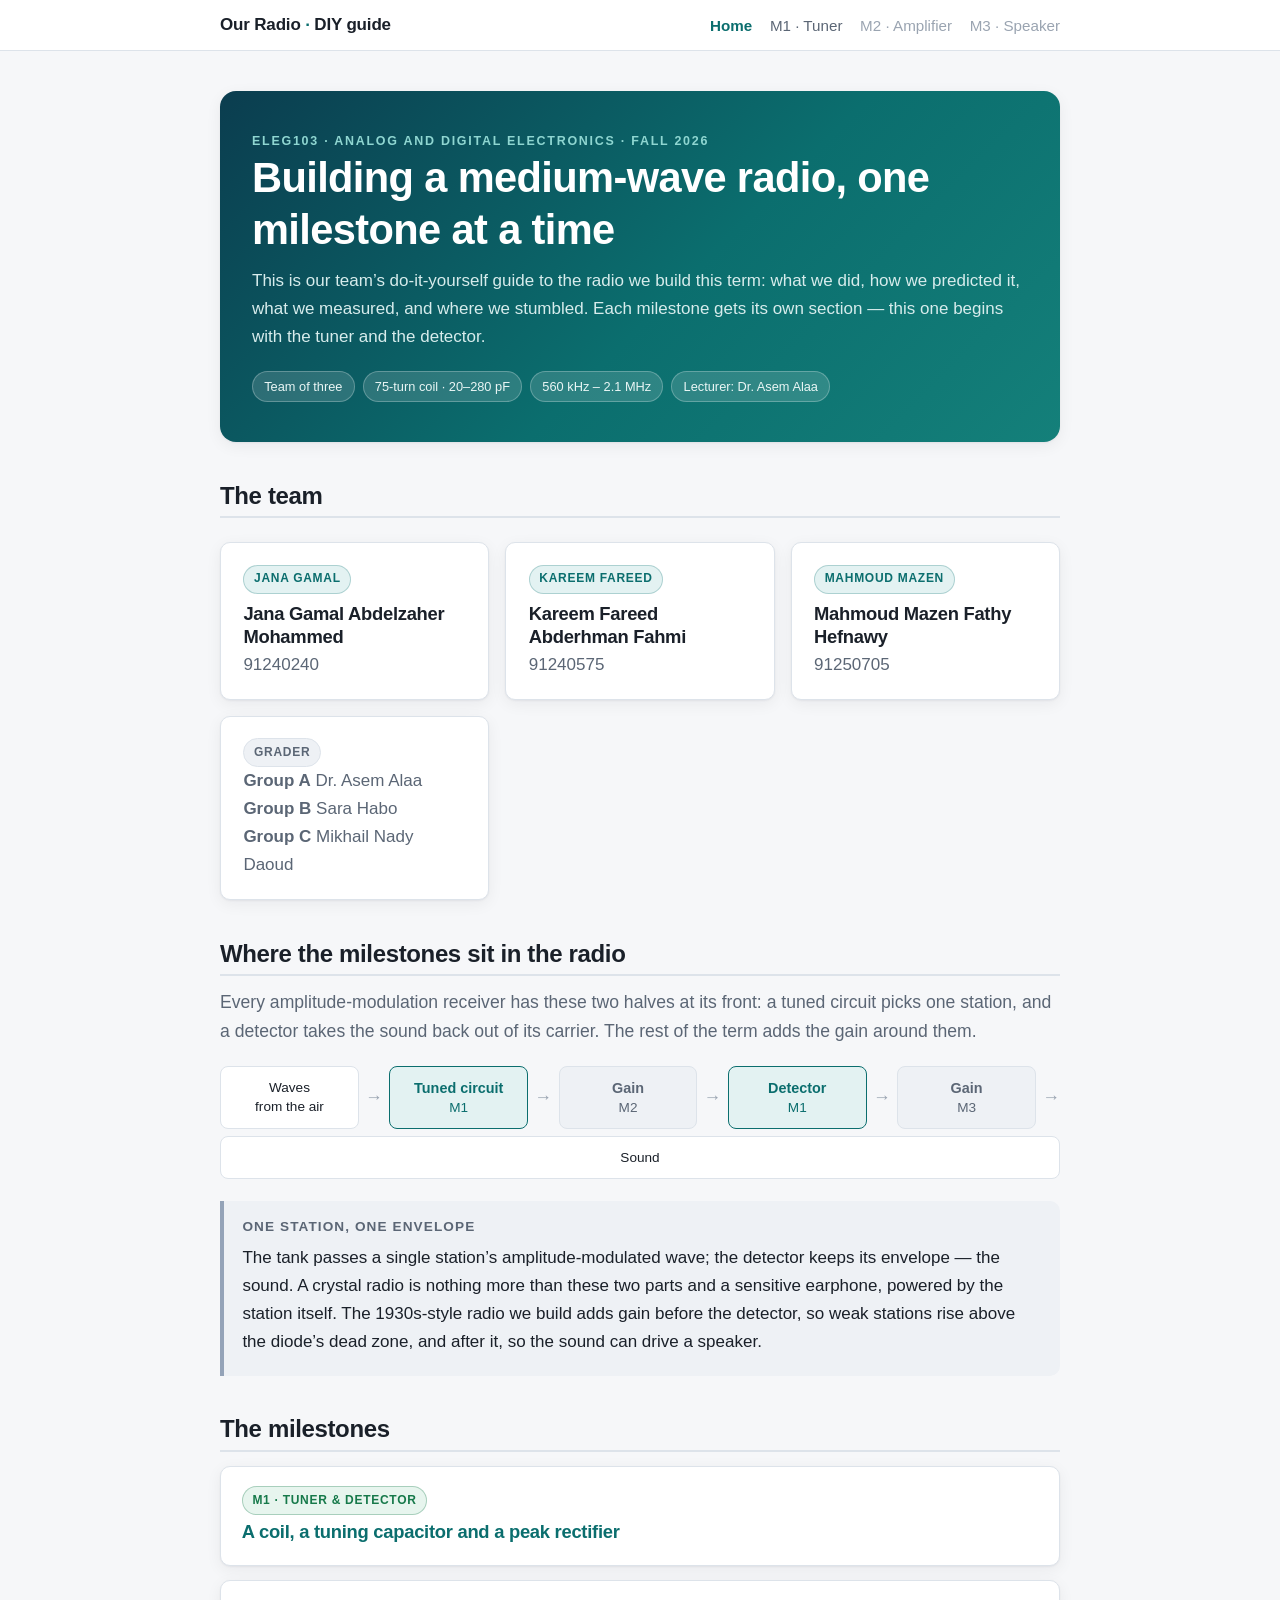
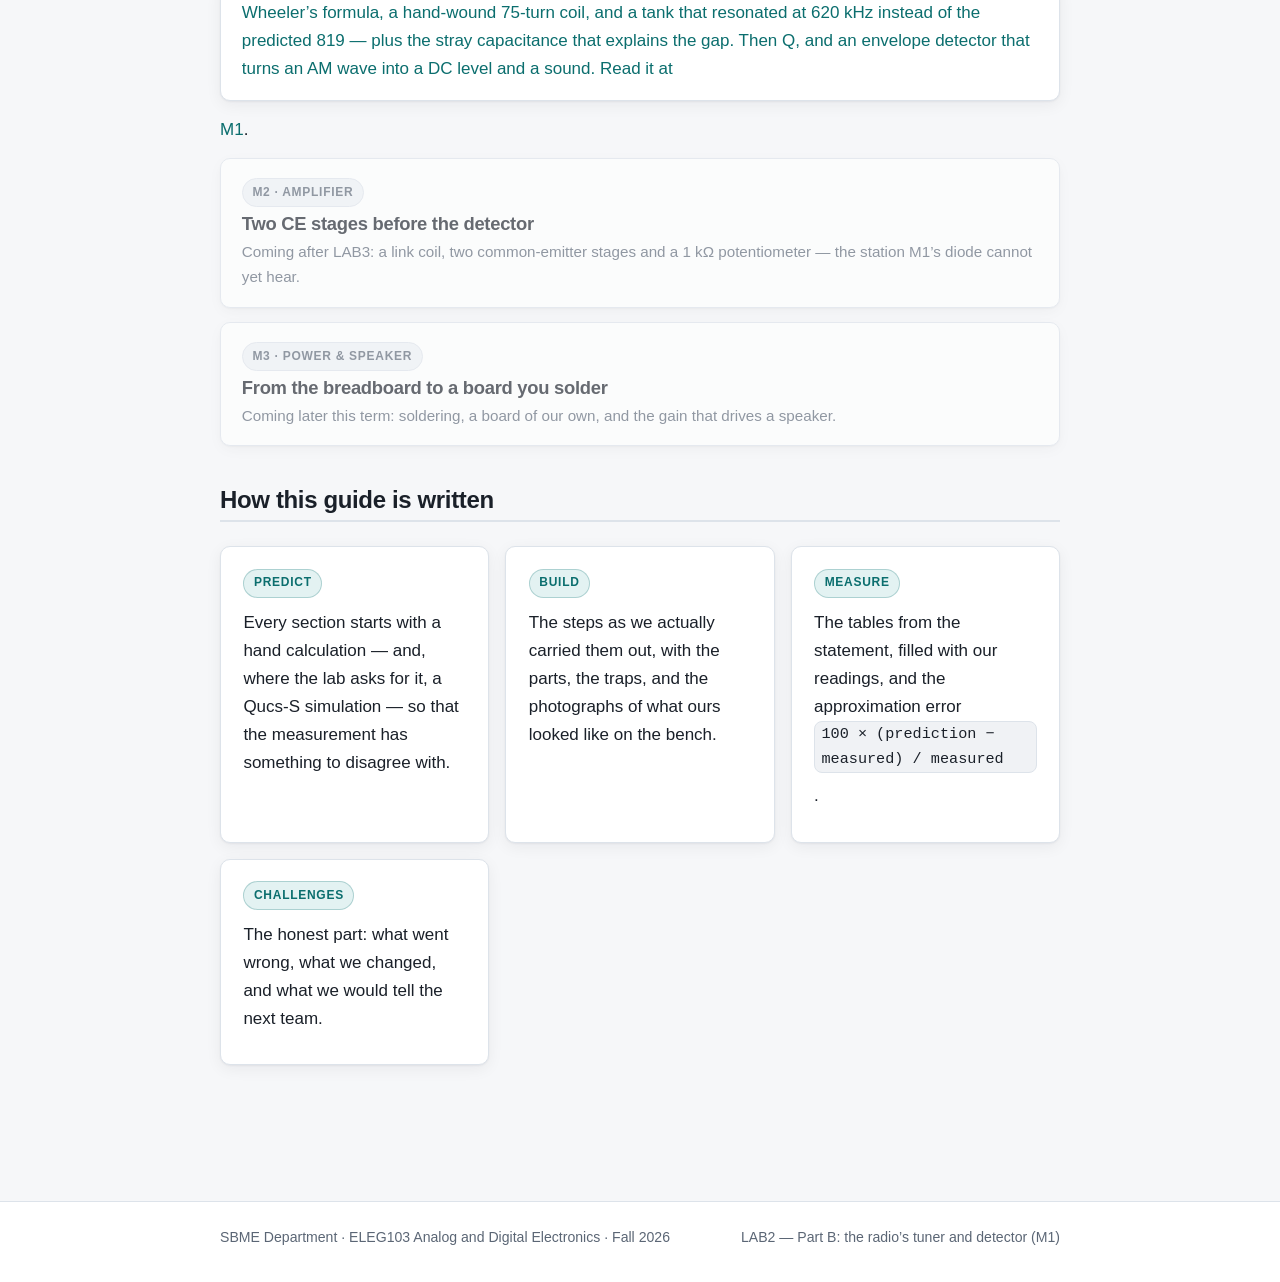
==== index.html @ 6dbe4861 "M1: the radio's tuner and detector" ====
<!DOCTYPE html>
<html lang="en">
<head>
<meta charset="utf-8">
<meta name="viewport" content="width=device-width, initial-scale=1">
<title>Our Medium-Wave Radio — a DIY guide · ELEG103</title>
<meta name="description" content="A do-it-yourself guide to building a medium-wave AM radio, one milestone at a time. ELEG103 Analog and Digital Electronics, Fall 2026, Cairo University.">
<link rel="stylesheet" href="css/style.css">
<link rel="icon" type="image/svg+xml" href="favicon.svg">
</head>
<body>

<nav class="nav">
  <div class="nav__inner">
    <a class="nav__brand" href="index.html">Our Radio <span>·</span> DIY guide</a>
    <div class="nav__links">
      <a href="index.html" class="is-active">Home</a>
      <a href="m1.html">M1 · Tuner</a>
      <a href="#" class="is-disabled" title="Comes in LAB3">M2 · Amplifier</a>
      <a href="#" class="is-disabled" title="Later this term">M3 · Speaker</a>
    </div>
  </div>
</nav>

<main class="wrap">

  <!-- ================= HERO ================= -->
  <header class="hero">
    <div class="hero__kicker">ELEG103 · Analog and Digital Electronics · Fall 2026</div>
    <h1>Building a medium-wave radio, one milestone at a time</h1>
    <p>
      This is our team’s do-it-yourself guide to the radio we build this term:
      what we did, how we predicted it, what we measured, and where we stumbled.
      Each milestone gets its own section — this one begins with the tuner and the detector.
    </p>
    <div class="hero__meta">
      <span class="chip">Team of three</span>
      <span class="chip">75-turn coil · 20–280 pF</span>
      <span class="chip">560 kHz – 2.1 MHz</span>
      <span class="chip">Lecturer: Dr. Asem Alaa</span>
    </div>
  </header>

  <!-- ================= TEAM ================= -->
  <h2>The team</h2>
  <div class="grid grid--2">
    <div class="card">
      <span class="badge">Jana Gamal</span>
      <h3 style="margin:.5rem 0 .2rem">Jana Gamal Abdelzaher Mohammed</h3>
      <p class="num" style="margin:0;color:var(--muted)">91240240</p>
    </div>
    <div class="card">
      <span class="badge">Kareem Fareed</span>
      <h3 style="margin:.5rem 0 .2rem">Kareem Fareed Abderhman Fahmi</h3>
      <p class="num" style="margin:0;color:var(--muted)">91240575</p>
    </div>
    <div class="card">
      <span class="badge">Mahmoud Mazen</span>
      <h3 style="margin:.5rem 0 .2rem">Mahmoud Mazen Fathy Hefnawy</h3>
      <p class="num" style="margin:0;color:var(--muted)">91250705</p>
    </div>
    <div class="card">
      <span class="badge badge--soon">Grader</span>
      <p style="margin:0;color:var(--muted)">
        <b>Group A</b> Dr. Asem Alaa<br>
        <b>Group B</b> Sara Habo<br>
        <b>Group C</b> Mikhail Nady Daoud
      </p>
    </div>
  </div>

  <!-- ================= PIPELINE ================= -->
  <h2>Where the milestones sit in the radio</h2>
  <p class="lead">
    Every amplitude-modulation receiver has these two halves at its front:
    a tuned circuit picks one station, and a detector takes the sound back out of its carrier.
    The rest of the term adds the gain around them.
  </p>

  <div class="pipeline">
    <div class="pipeline__item">Waves<br>from the air</div>
    <div class="pipeline__arrow">→</div>
    <div class="pipeline__item is-now"><strong>Tuned circuit</strong>M1</div>
    <div class="pipeline__arrow">→</div>
    <div class="pipeline__item is-later"><strong>Gain</strong>M2</div>
    <div class="pipeline__arrow">→</div>
    <div class="pipeline__item is-now"><strong>Detector</strong>M1</div>
    <div class="pipeline__arrow">→</div>
    <div class="pipeline__item is-later"><strong>Gain</strong>M3</div>
    <div class="pipeline__arrow">→</div>
    <div class="pipeline__item">Sound</div>
  </div>

  <div class="callout callout--muted">
    <div class="callout__title">One station, one envelope</div>
    <p>
      The tank passes a single station’s amplitude-modulated wave; the detector keeps its envelope —
      the sound. A crystal radio is nothing more than these two parts and a sensitive earphone,
      powered by the station itself. The 1930s-style radio we build adds gain before the detector,
      so weak stations rise above the diode’s dead zone, and after it, so the sound can drive a speaker.
    </p>
  </div>

  <!-- ================= MILESTONES ================= -->
  <h2>The milestones</h2>

  <a class="milestone" href="m1.html">
    <span class="badge badge--done">M1 · Tuner &amp; detector</span>
    <h3>A coil, a tuning capacitor and a peak rectifier</h3>
    <p>
      Wheeler’s formula, a hand-wound 75-turn coil, and a tank that resonated at 620 kHz instead of
      the predicted 819 — plus the stray capacitance that explains the gap. Then Q, and an envelope
      detector that turns an AM wave into a DC level and a sound.
      Read it at <a href="m1.html">M1</a>.
    </p>
  </a>

  <div class="milestone is-locked">
    <span class="badge badge--soon">M2 · Amplifier</span>
    <h3>Two CE stages before the detector</h3>
    <p>Coming after LAB3: a link coil, two common-emitter stages and a 1 kΩ potentiometer —
       the station M1’s diode cannot yet hear.</p>
  </div>

  <div class="milestone is-locked">
    <span class="badge badge--soon">M3 · Power &amp; speaker</span>
    <h3>From the breadboard to a board you solder</h3>
    <p>Coming later this term: soldering, a board of our own, and the gain that drives a speaker.</p>
  </div>

  <!-- ================= HOW TO READ ================= -->
  <h2>How this guide is written</h2>
  <div class="grid grid--2">
    <div class="card">
      <span class="badge">Predict</span>
      <p>Every section starts with a hand calculation — and, where the lab asks for it, a Qucs-S
         simulation — so that the measurement has something to disagree with.</p>
    </div>
    <div class="card">
      <span class="badge">Build</span>
      <p>The steps as we actually carried them out, with the parts, the traps, and the photographs
         of what ours looked like on the bench.</p>
    </div>
    <div class="card">
      <span class="badge">Measure</span>
      <p>The tables from the statement, filled with our readings, and the approximation error
         <span class="eq" style="display:inline-block;padding:0 .4rem;margin:0">100 × (prediction − measured) / measured</span>.</p>
    </div>
    <div class="card">
      <span class="badge">Challenges</span>
      <p>The honest part: what went wrong, what we changed, and what we would tell the next team.</p>
    </div>
  </div>

</main>

<footer class="footer">
  <div class="footer__inner">
    <div>SBME Department · ELEG103 Analog and Digital Electronics · Fall 2026</div>
    <div>LAB2 — Part B: the radio’s tuner and detector (M1)</div>
  </div>
</footer>

</body>
</html>
---- css/style.css ----
/* ============================================================
   ELEG103 Radio Guide — style.css
   Hand-written, no frameworks. Static site for GitHub Pages.
   ============================================================ */

:root {
  /* palette */
  --bg: #f6f7f9;
  --surface: #ffffff;
  --surface-2: #eef1f5;
  --text: #1a2029;
  --muted: #5b6675;
  --border: #dde3ea;
  --accent: #0b6e6e;        /* teal — the radio */
  --accent-soft: #e3f2f2;
  --accent-2: #b45309;      /* amber — predictions / warnings */
  --accent-2-soft: #fdf3e7;
  --good: #16794a;
  --good-soft: #e7f5ee;
  --code-bg: #f0f2f5;

  /* layout */
  --maxw: 880px;
  --radius: 10px;
  --shadow: 0 1px 2px rgba(16, 24, 40, 0.05), 0 4px 16px rgba(16, 24, 40, 0.06);
}

* { box-sizing: border-box; }

html { scroll-behavior: smooth; }

body {
  margin: 0;
  background: var(--bg);
  color: var(--text);
  font-family: -apple-system, BlinkMacSystemFont, "Segoe UI", Roboto,
               "Helvetica Neue", Arial, sans-serif;
  font-size: 17px;
  line-height: 1.65;
  -webkit-font-smoothing: antialiased;
}

img, svg { max-width: 100%; height: auto; }

a { color: var(--accent); text-decoration: none; }
a:hover { text-decoration: underline; }

/* ---------- navigation ---------- */
.nav {
  position: sticky;
  top: 0;
  z-index: 50;
  background: rgba(255, 255, 255, 0.92);
  backdrop-filter: saturate(180%) blur(8px);
  border-bottom: 1px solid var(--border);
}
.nav__inner {
  max-width: var(--maxw);
  margin: 0 auto;
  padding: 0.7rem 1.25rem;
  display: flex;
  align-items: center;
  gap: 1.25rem;
}
.nav__brand {
  font-weight: 700;
  letter-spacing: -0.01em;
  color: var(--text);
}
.nav__brand span { color: var(--accent); }
.nav__links {
  display: flex;
  gap: 1.1rem;
  margin-left: auto;
  font-size: 0.95rem;
}
.nav__links a { color: var(--muted); }
.nav__links a:hover { color: var(--accent); text-decoration: none; }
.nav__links a.is-active { color: var(--accent); font-weight: 600; }
.nav__links a.is-disabled {
  color: #9aa4b1;
  pointer-events: none;
  cursor: default;
}

/* ---------- layout ---------- */
.wrap {
  max-width: var(--maxw);
  margin: 0 auto;
  padding: 2.5rem 1.25rem 4rem;
}

/* ---------- typography ---------- */
h1, h2, h3, h4 {
  line-height: 1.25;
  letter-spacing: -0.015em;
  margin: 2.4rem 0 0.7rem;
}
h1 { font-size: clamp(1.9rem, 4vw, 2.6rem); margin-top: 0.5rem; }
h2 {
  font-size: 1.5rem;
  padding-bottom: 0.35rem;
  border-bottom: 2px solid var(--border);
}
h3 { font-size: 1.15rem; }
p { margin: 0.7rem 0; }
.lead { font-size: 1.1rem; color: var(--muted); }

/* ---------- hero (home) ---------- */
.hero {
  background: linear-gradient(135deg, #0b3d4f 0%, #0b6e6e 55%, #14807a 100%);
  color: #fff;
  border-radius: 16px;
  padding: 2.5rem 2rem;
  box-shadow: var(--shadow);
  position: relative;
  overflow: hidden;
}
.hero h1 { color: #fff; margin-top: 0; }
.hero p { color: #d7ecec; }
.hero__kicker {
  text-transform: uppercase;
  letter-spacing: 0.14em;
  font-size: 0.78rem;
  font-weight: 700;
  color: #8fd6d1;
}
.hero__meta {
  display: flex;
  flex-wrap: wrap;
  gap: 0.5rem;
  margin-top: 1.25rem;
}
.chip {
  background: rgba(255, 255, 255, 0.14);
  border: 1px solid rgba(255, 255, 255, 0.25);
  color: #eaf6f5;
  font-size: 0.8rem;
  padding: 0.25rem 0.7rem;
  border-radius: 999px;
}

/* ---------- cards ---------- */
.card {
  background: var(--surface);
  border: 1px solid var(--border);
  border-radius: var(--radius);
  padding: 1.25rem 1.4rem;
  box-shadow: var(--shadow);
}
.grid {
  display: grid;
  gap: 1rem;
  margin: 1.5rem 0;
}
.grid--2 { grid-template-columns: repeat(auto-fit, minmax(260px, 1fr)); }

/* ---------- callouts ---------- */
.callout {
  border-left: 4px solid var(--accent);
  background: var(--accent-soft);
  border-radius: 0 var(--radius) var(--radius) 0;
  padding: 0.9rem 1.15rem;
  margin: 1.4rem 0;
}
.callout p { margin: 0.35rem 0; }
.callout__title {
  font-weight: 700;
  color: var(--accent);
  font-size: 0.85rem;
  text-transform: uppercase;
  letter-spacing: 0.08em;
}
.callout--predict {
  border-left-color: var(--accent-2);
  background: var(--accent-2-soft);
}
.callout--predict .callout__title { color: var(--accent-2); }
.callout--good {
  border-left-color: var(--good);
  background: var(--good-soft);
}
.callout--good .callout__title { color: var(--good); }
.callout--muted {
  border-left-color: #94a3b8;
  background: var(--surface-2);
}
.callout--muted .callout__title { color: var(--muted); }

/* ---------- badges & tags ---------- */
.badge {
  display: inline-block;
  font-size: 0.75rem;
  font-weight: 700;
  letter-spacing: 0.06em;
  text-transform: uppercase;
  padding: 0.22rem 0.6rem;
  border-radius: 999px;
  background: var(--accent-soft);
  color: var(--accent);
  border: 1px solid rgba(11, 110, 110, 0.25);
}
.badge--soon { background: var(--surface-2); color: var(--muted); border-color: var(--border); }
.badge--done { background: var(--good-soft); color: var(--good); border-color: rgba(22,121,74,.3); }

/* ---------- tables ---------- */
.table-wrap { overflow-x: auto; margin: 1.25rem 0; }
table {
  width: 100%;
  border-collapse: collapse;
  background: var(--surface);
  font-size: 0.95rem;
  border: 1px solid var(--border);
  border-radius: var(--radius);
  overflow: hidden;
}
caption {
  caption-side: top;
  text-align: left;
  font-size: 0.88rem;
  color: var(--muted);
  padding-bottom: 0.5rem;
}
th, td {
  padding: 0.6rem 0.8rem;
  border-bottom: 1px solid var(--border);
  text-align: left;
  vertical-align: top;
}
thead th {
  background: var(--surface-2);
  font-size: 0.82rem;
  text-transform: uppercase;
  letter-spacing: 0.05em;
  color: var(--muted);
}
tbody tr:last-child td { border-bottom: none; }
tbody tr:nth-child(even) { background: #fafbfc; }
td.num, th.num { font-variant-numeric: tabular-nums; }
.todo { color: #a0aab6; font-style: italic; }
tbody.is-pred td { color: var(--muted); font-style: italic; }
tr.is-est td { color: var(--accent-2); font-style: italic; }

/* ---------- steps ---------- */
ol.steps, ul.plain { padding-left: 1.2rem; }
ol.steps > li { margin: 0.7rem 0; }
ol.steps > li::marker { font-weight: 700; color: var(--accent); }

/* ---------- figures ---------- */
figure {
  margin: 1.5rem 0;
  background: var(--surface);
  border: 1px solid var(--border);
  border-radius: var(--radius);
  padding: 1rem;
  box-shadow: var(--shadow);
}
figure svg { display: block; margin: 0 auto; }
figcaption {
  font-size: 0.88rem;
  color: var(--muted);
  margin-top: 0.6rem;
  text-align: center;
}
figure img {
  display: block;
  width: 100%;
  border-radius: 8px;
  border: 1px solid var(--border);
  background: var(--surface-2);
}
figure.fig--narrow {
  max-width: 560px;
  margin-left: auto;
  margin-right: auto;
}
.img-placeholder {
  background: repeating-linear-gradient(45deg, #eef1f5, #eef1f5 12px, #e7ebf0 12px, #e7ebf0 24px);
  border: 1px dashed #b9c2cd;
  border-radius: 8px;
  min-height: 160px;
  display: flex;
  align-items: center;
  justify-content: center;
  color: var(--muted);
  font-size: 0.9rem;
  text-align: center;
  padding: 1rem;
}

/* ---------- pipeline figure (home + m1) ---------- */
.pipeline {
  display: flex;
  flex-wrap: wrap;
  align-items: stretch;
  gap: 0.4rem;
  margin: 1.25rem 0;
}
.pipeline__item {
  flex: 1 1 130px;
  background: var(--surface);
  border: 1px solid var(--border);
  border-radius: 8px;
  padding: 0.7rem 0.6rem;
  text-align: center;
  font-size: 0.85rem;
  line-height: 1.4;
}
.pipeline__item strong { display: block; font-size: 0.9rem; }
.pipeline__item.is-now {
  border-color: var(--accent);
  background: var(--accent-soft);
  color: var(--accent);
}
.pipeline__item.is-later { color: var(--muted); background: var(--surface-2); }
.pipeline__arrow {
  align-self: center;
  color: #9aa4b1;
  font-size: 1.1rem;
}

/* ---------- equations ---------- */
.eq {
  background: var(--code-bg);
  border: 1px solid var(--border);
  border-radius: 8px;
  padding: 0.75rem 1rem;
  font-family: "SFMono-Regular", Consolas, "Liberation Mono", Menlo, monospace;
  font-size: 0.95rem;
  overflow-x: auto;
  margin: 0.8rem 0;
}
.eq b { color: var(--accent); font-weight: 700; }

/* ---------- milestone list (home) ---------- */
.milestone {
  display: block;
  background: var(--surface);
  border: 1px solid var(--border);
  border-radius: var(--radius);
  padding: 1.1rem 1.3rem;
  margin: 0.9rem 0;
  box-shadow: var(--shadow);
  transition: transform 0.12s ease, border-color 0.12s ease;
}
a.milestone:hover {
  text-decoration: none;
  transform: translateY(-2px);
  border-color: var(--accent);
}
.milestone h3 { margin: 0.3rem 0 0.25rem; }
.milestone p { margin: 0; color: var(--muted); font-size: 0.95rem; }
.milestone.is-locked { opacity: 0.65; }

/* ---------- page header ---------- */
.page-head { margin-bottom: 1.5rem; }
.page-head .lead { margin-top: 0.4rem; }
.meta-row {
  display: flex;
  flex-wrap: wrap;
  gap: 1.2rem;
  font-size: 0.88rem;
  color: var(--muted);
  margin-top: 0.9rem;
  padding-top: 0.9rem;
  border-top: 1px dashed var(--border);
}
.meta-row b { color: var(--text); font-weight: 600; }

/* ---------- footer ---------- */
.footer {
  border-top: 1px solid var(--border);
  background: var(--surface);
  margin-top: 3rem;
}
.footer__inner {
  max-width: var(--maxw);
  margin: 0 auto;
  padding: 1.5rem 1.25rem 2rem;
  font-size: 0.88rem;
  color: var(--muted);
  display: flex;
  flex-wrap: wrap;
  gap: 0.75rem 2rem;
  justify-content: space-between;
}

/* ---------- simulation widget ---------- */
.sim {
  background: var(--surface);
  border: 1px solid var(--border);
  border-radius: var(--radius);
  box-shadow: var(--shadow);
  padding: 1.3rem 1.4rem;
  margin: 1.5rem 0;
}
.sim__head {
  display: flex;
  flex-wrap: wrap;
  gap: 0.5rem 1rem;
  align-items: baseline;
  justify-content: space-between;
  margin-bottom: 1rem;
}
.sim__head h3 { margin: 0; }
.sim__controls {
  display: grid;
  grid-template-columns: repeat(auto-fit, minmax(215px, 1fr));
  gap: 0.9rem 1.6rem;
  margin-bottom: 1.1rem;
}
.ctrl { display: block; }
.ctrl__label {
  display: flex;
  justify-content: space-between;
  align-items: baseline;
  font-size: 0.88rem;
  font-weight: 600;
  color: var(--muted);
}
.ctrl__label output {
  color: var(--accent);
  font-weight: 700;
  font-variant-numeric: tabular-nums;
  font-size: 0.95rem;
}
input[type="range"] {
  display: block;
  width: 100%;
  margin-top: 0.4rem;
  accent-color: var(--accent);
  cursor: pointer;
}
.sim__plot { margin: 0.4rem 0 0.2rem; }
.sim__plot svg { width: 100%; height: auto; display: block; }
.sim-tick { font-size: 12px; fill: #5b6675; font-family: inherit; }
.sim-note  { font-size: 12px; font-family: inherit; }
.sim-axis  { font-size: 13px; fill: #1a2029; font-family: inherit; }
.sim__readout {
  display: grid;
  grid-template-columns: repeat(auto-fit, minmax(135px, 1fr));
  gap: 0.55rem;
  margin-top: 0.9rem;
}
.stat {
  background: var(--surface-2);
  border: 1px solid var(--border);
  border-radius: 8px;
  padding: 0.5rem 0.7rem;
}
.stat b {
  display: block;
  font-size: 0.7rem;
  text-transform: uppercase;
  letter-spacing: 0.06em;
  color: var(--muted);
  font-weight: 700;
}
.stat span {
  font-size: 1.02rem;
  font-weight: 700;
  font-variant-numeric: tabular-nums;
}
.stat--hero { background: var(--accent-soft); border-color: rgba(11, 110, 110, 0.3); }
.stat--hero span { color: var(--accent); font-size: 1.2rem; }
.sim__foot {
  display: flex;
  flex-wrap: wrap;
  gap: 0.7rem 1rem;
  align-items: center;
  margin-top: 0.95rem;
  font-size: 0.88rem;
  color: var(--muted);
}
.verdict.ok  { color: var(--good); font-weight: 600; }
.verdict.no  { color: var(--accent-2); font-weight: 600; }
button.ghost {
  background: transparent;
  border: 1px solid var(--border);
  border-radius: 8px;
  padding: 0.35rem 0.9rem;
  font: inherit;
  font-size: 0.85rem;
  color: var(--text);
  cursor: pointer;
}
button.ghost:hover { border-color: var(--accent); color: var(--accent); }

/* ---------- bench view (Tinkercad-style) ---------- */
.sim__bench {
  background: #fff;
  border: 1px solid var(--border);
  border-radius: 8px;
  padding: 0.5rem;
  margin: 0.3rem 0 0;
}
.sim__bench svg { width: 100%; height: auto; display: block; }
.sim__caption {
  font-size: 0.86rem;
  color: var(--muted);
  text-align: center;
  margin: 0.6rem 0 1.3rem;
}
.sig {
  stroke-dasharray: 9 7;
  animation: sigflow 1.1s linear infinite;
}
@keyframes sigflow { to { stroke-dashoffset: -32; } }
@media (prefers-reduced-motion: reduce) {
  .sig { animation: none; }
}

/* ---------- responsive ---------- */
@media (max-width: 620px) {
  body { font-size: 16px; }
  .wrap { padding-top: 1.75rem; }
  .hero { padding: 1.75rem 1.25rem; border-radius: 12px; }
  .nav__links { gap: 0.8rem; font-size: 0.88rem; }
  .pipeline__arrow { display: none; }
}

/* ---------- print ---------- */
@media print {
  .nav, .footer { display: none; }
  body { background: #fff; font-size: 11pt; }
  .card, figure, table { box-shadow: none; }
  a { color: #000; }
}
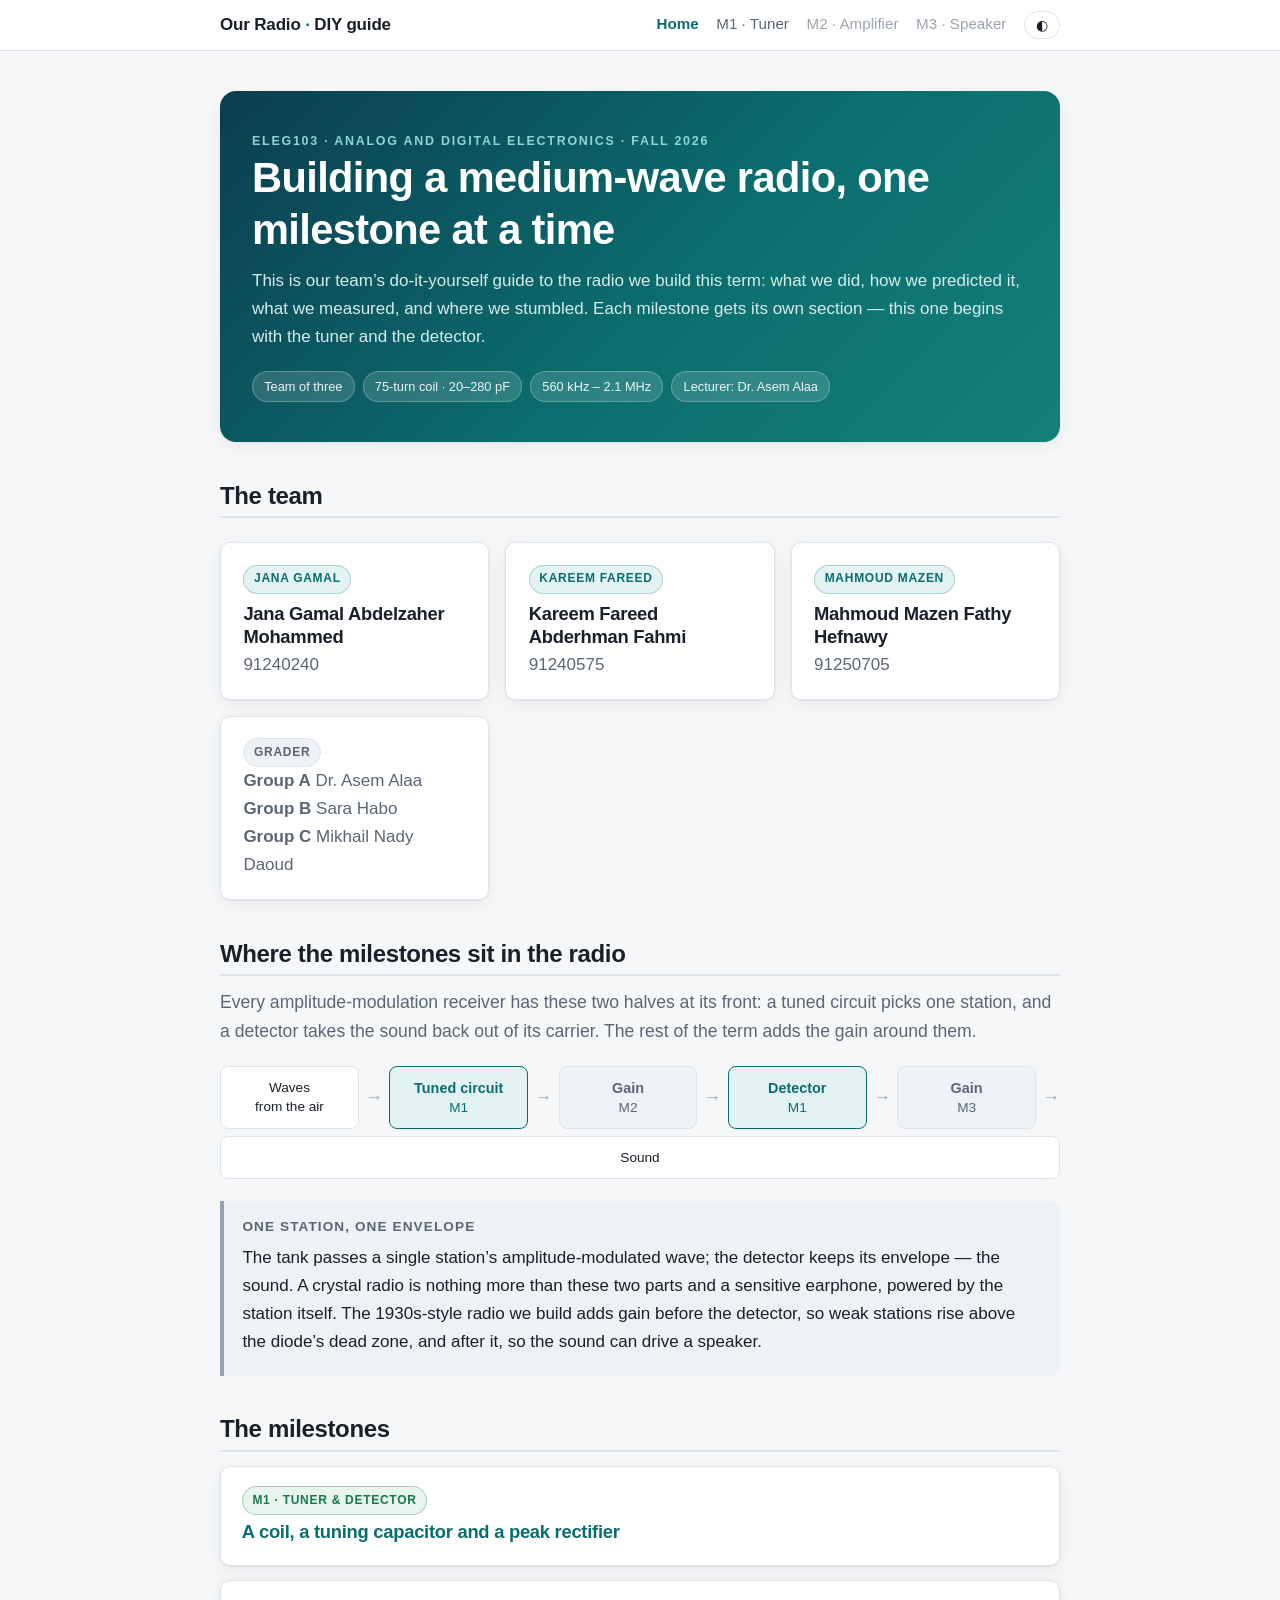
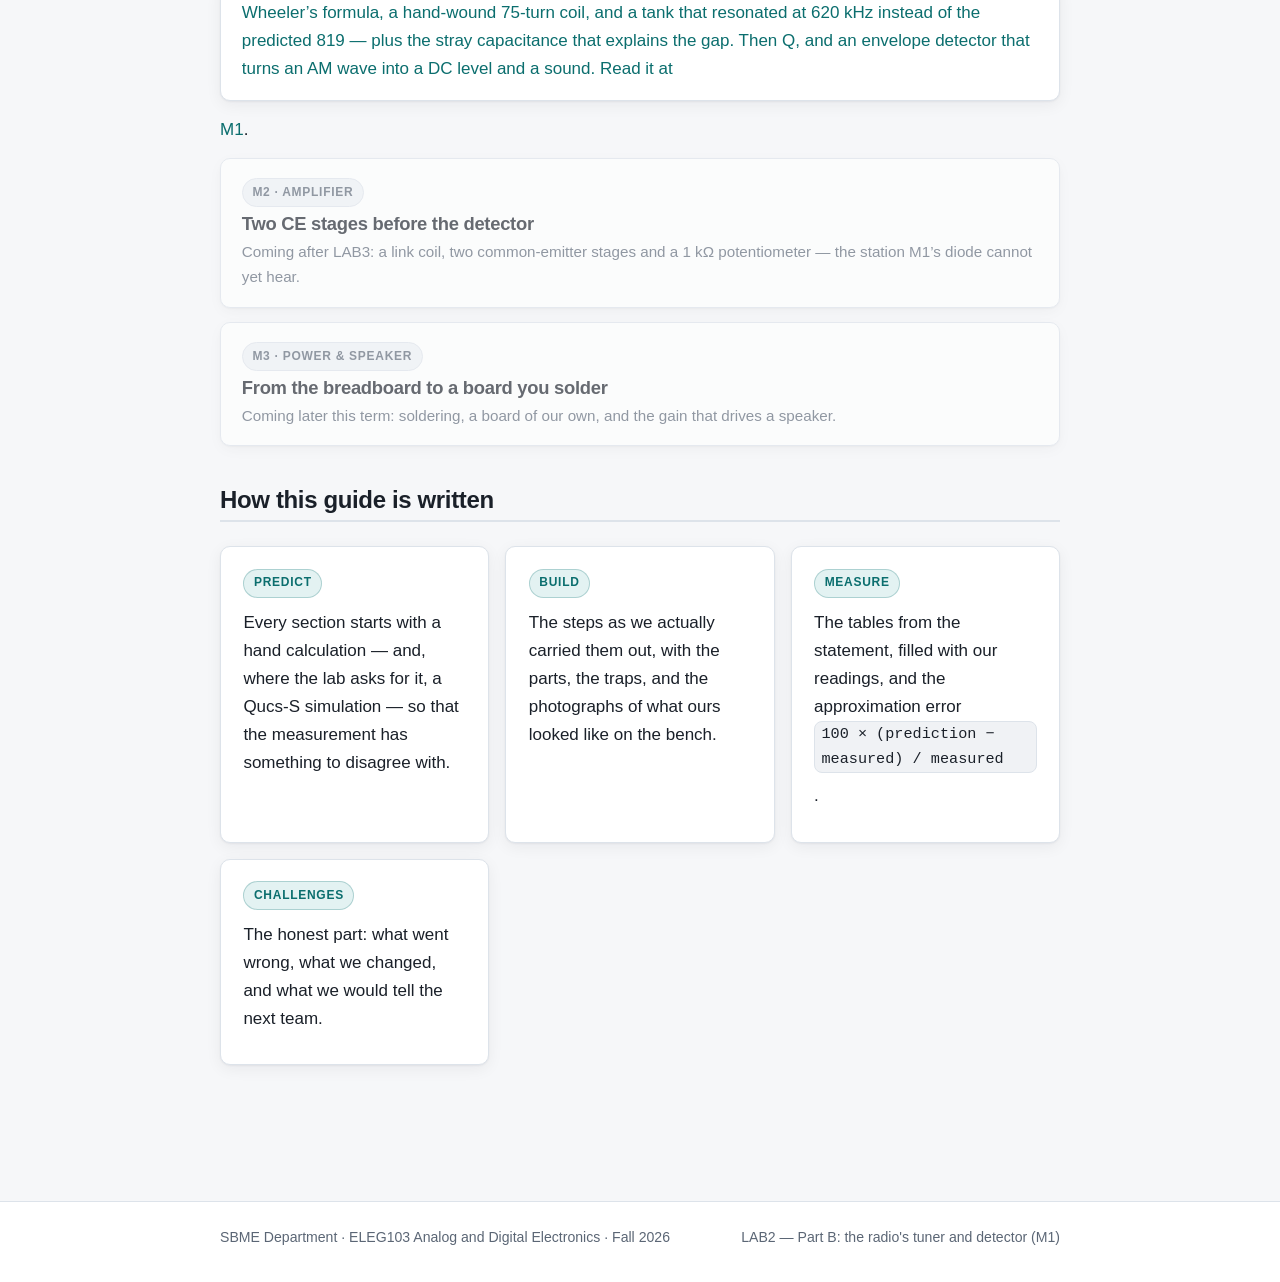
==== commit 0c7b1631: "Tier2: dark/light theme, mobile polish, print PDF, preloading" ====
--- a/index.html
+++ b/index.html
@@ -3,12 +3,20 @@
 <head>
 <meta charset="utf-8">
 <meta name="viewport" content="width=device-width, initial-scale=1">
+<meta name="color-scheme" content="light dark">
 <title>Our Medium-Wave Radio — a DIY guide · ELEG103</title>
 <meta name="description" content="A do-it-yourself guide to building a medium-wave AM radio, one milestone at a time. ELEG103 Analog and Digital Electronics, Fall 2026, Cairo University.">
+<meta property="og:title" content="Our Medium-Wave Radio — a DIY guide · ELEG103">
+<meta property="og:description" content="A 75-turn coil, a tuning capacitor and a 1N60P detector — predictions, build steps, measurements and challenges.">
+<meta property="og:type" content="website">
+<meta property="og:url" content="https://mahmoudmazen0.github.io/radio-guide/">
 <link rel="stylesheet" href="css/style.css">
 <link rel="icon" type="image/svg+xml" href="favicon.svg">
+<link rel="preload" as="style" href="css/style.css">
 </head>
 <body>
+
+<div class="progress" id="progress" aria-hidden="true"></div>
 
 <nav class="nav">
   <div class="nav__inner">
@@ -18,6 +26,7 @@
       <a href="m1.html">M1 · Tuner</a>
       <a href="#" class="is-disabled" title="Comes in LAB3">M2 · Amplifier</a>
       <a href="#" class="is-disabled" title="Later this term">M3 · Speaker</a>
+      <button type="button" class="theme-toggle" onclick="window.__toggleTheme&&window.__toggleTheme()" aria-label="Toggle theme">◐</button>
     </div>
   </div>
 </nav>
@@ -157,9 +166,10 @@
 <footer class="footer">
   <div class="footer__inner">
     <div>SBME Department · ELEG103 Analog and Digital Electronics · Fall 2026</div>
-    <div>LAB2 — Part B: the radio’s tuner and detector (M1)</div>
+    <div>LAB2 — Part B: the radio's tuner and detector (M1)</div>
   </div>
 </footer>
 
+<script src="js/theme.js" defer></script>
 </body>
 </html>
--- a/css/style.css
+++ b/css/style.css
@@ -4,6 +4,7 @@
    ============================================================ */
 
 :root {
+  color-scheme: light;
   /* palette */
   --bg: #f6f7f9;
   --surface: #ffffff;
@@ -24,6 +25,23 @@
   --radius: 10px;
   --shadow: 0 1px 2px rgba(16, 24, 40, 0.05), 0 4px 16px rgba(16, 24, 40, 0.06);
 }
+[data-theme="dark"] {
+  color-scheme: dark;
+  --bg: #0f141b;
+  --surface: #171e27;
+  --surface-2: #1f2935;
+  --text: #e6ebf2;
+  --muted: #9aa7b8;
+  --border: #2a3644;
+  --accent: #3dbfb8;
+  --accent-soft: #173a39;
+  --accent-2: #f0a04b;
+  --accent-2-soft: #3d2b17;
+  --good: #4ade80;
+  --good-soft: #173621;
+  --code-bg: #1f2935;
+  --shadow: 0 1px 2px rgba(0,0,0,0.4), 0 4px 16px rgba(0,0,0,0.4);
+}
 
 * { box-sizing: border-box; }
 
@@ -82,6 +100,50 @@
   pointer-events: none;
   cursor: default;
 }
+
+/* ---------- table of contents (scrollspy) ---------- */
+.progress {
+  position: fixed;
+  top: 0;
+  left: 0;
+  height: 3px;
+  width: 0;
+  background: linear-gradient(90deg, var(--accent), #34a37f);
+  z-index: 60;
+  transition: width 60ms linear;
+}
+.toc {
+  display: flex;
+  gap: 0.35rem;
+  overflow-x: auto;
+  -webkit-overflow-scrolling: touch;
+  margin: 1.25rem 0 0;
+  padding: 0.6rem 0.7rem;
+  background: var(--surface);
+  border: 1px solid var(--border);
+  border-radius: var(--radius);
+  box-shadow: var(--shadow);
+  scrollbar-width: none;
+}
+.toc::-webkit-scrollbar { display: none; }
+.toc a {
+  flex: 0 0 auto;
+  white-space: nowrap;
+  font-size: 0.85rem;
+  color: var(--muted);
+  padding: 0.35rem 0.75rem;
+  border-radius: 999px;
+  border: 1px solid transparent;
+  transition: background 0.15s ease, color 0.15s ease, border-color 0.15s ease;
+}
+.toc a:hover { color: var(--accent); text-decoration: none; }
+.toc a.is-current {
+  color: var(--accent);
+  background: var(--accent-soft);
+  border-color: rgba(11, 110, 110, 0.3);
+  font-weight: 600;
+}
+.toc__home { color: var(--muted); }
 
 /* ---------- layout ---------- */
 .wrap {
@@ -510,19 +572,62 @@
   .sig { animation: none; }
 }
 
-/* ---------- responsive ---------- */
+/* ---------- responsive (mobile-first refinements) ---------- */
 @media (max-width: 620px) {
-  body { font-size: 16px; }
-  .wrap { padding-top: 1.75rem; }
+  body { font-size: 16px; -webkit-text-size-adjust: 100%; }
+  .wrap { padding-top: 1.75rem; padding-inline: 1rem; }
   .hero { padding: 1.75rem 1.25rem; border-radius: 12px; }
+  .nav__inner { padding: 0.6rem 1rem; gap: 0.8rem; }
   .nav__links { gap: 0.8rem; font-size: 0.88rem; }
   .pipeline__arrow { display: none; }
-}
-
-/* ---------- print ---------- */
+  .toc { padding: 0.5rem 0.55rem; }
+  .toc a { font-size: 0.82rem; padding: 0.3rem 0.65rem; }
+  .grid--2 { grid-template-columns: 1fr; }
+  .table-wrap { -webkit-overflow-scrolling: touch; }
+  .sim__controls { grid-template-columns: 1fr; }
+  .sim__readout { grid-template-columns: repeat(2, 1fr); }
+  figure img { border-radius: 8px; }
+}
+@media (min-width: 621px) and (max-width: 760px) {
+  .sim__controls { grid-template-columns: repeat(2, 1fr); }
+}
+
+/* ---------- theme toggle ---------- */
+.theme-toggle {
+  background: transparent;
+  border: 1px solid var(--border);
+  border-radius: 999px;
+  width: 36px; height: 28px;
+  cursor: pointer;
+  display: grid; place-items: center;
+  font-size: 14px;
+  color: var(--text);
+  flex: 0 0 auto;
+}
+.theme-toggle:hover { border-color: var(--accent); color: var(--accent); }
+[data-theme="dark"] .nav { background: rgba(23,30,39,0.92); }
+[data-theme="dark"] tbody tr:nth-child(even) { background: #1a232f; }
+[data-theme="dark"] figure img { border-color: var(--border); }
+[data-theme="dark"] .hero { background: linear-gradient(135deg, #0a2e3a 0%, #0b3d3a 55%, #144e4a 100%); }
+
+/* ---------- reduced motion ---------- */
+@media (prefers-reduced-motion: reduce) {
+  html { scroll-behavior: auto; }
+}
+
+/* ---------- smooth anchor offset (sticky nav) ---------- */
+h2[id] { scroll-margin-top: 70px; }
+
+/* ---------- print (proper PDF output) ---------- */
 @media print {
-  .nav, .footer { display: none; }
-  body { background: #fff; font-size: 11pt; }
-  .card, figure, table { box-shadow: none; }
-  a { color: #000; }
-}
+  .nav, .footer, .toc, .progress, .theme-toggle { display: none !important; }
+  body { background: #fff !important; color: #111; font-size: 11pt; }
+  .wrap { max-width: none; padding: 0; }
+  .hero { background: #fff; color: #111; border: 1px solid #ccc; box-shadow: none; }
+  .hero h1, .hero p { color: #111; }
+  .card, figure, table, .sim { box-shadow: none; break-inside: avoid; }
+  a { color: #000; text-decoration: none; }
+  a[href]::after { content: " (" attr(href) ")"; font-size: 0.85em; color: #555; }
+  .milestone { border-color: #ccc; }
+  h2 { break-after: avoid; }
+}
--- a/css/style.css
+++ b/css/style.css
@@ -4,6 +4,7 @@
    ============================================================ */
 
 :root {
+  color-scheme: light;
   /* palette */
   --bg: #f6f7f9;
   --surface: #ffffff;
@@ -24,6 +25,23 @@
   --radius: 10px;
   --shadow: 0 1px 2px rgba(16, 24, 40, 0.05), 0 4px 16px rgba(16, 24, 40, 0.06);
 }
+[data-theme="dark"] {
+  color-scheme: dark;
+  --bg: #0f141b;
+  --surface: #171e27;
+  --surface-2: #1f2935;
+  --text: #e6ebf2;
+  --muted: #9aa7b8;
+  --border: #2a3644;
+  --accent: #3dbfb8;
+  --accent-soft: #173a39;
+  --accent-2: #f0a04b;
+  --accent-2-soft: #3d2b17;
+  --good: #4ade80;
+  --good-soft: #173621;
+  --code-bg: #1f2935;
+  --shadow: 0 1px 2px rgba(0,0,0,0.4), 0 4px 16px rgba(0,0,0,0.4);
+}
 
 * { box-sizing: border-box; }
 
@@ -82,6 +100,50 @@
   pointer-events: none;
   cursor: default;
 }
+
+/* ---------- table of contents (scrollspy) ---------- */
+.progress {
+  position: fixed;
+  top: 0;
+  left: 0;
+  height: 3px;
+  width: 0;
+  background: linear-gradient(90deg, var(--accent), #34a37f);
+  z-index: 60;
+  transition: width 60ms linear;
+}
+.toc {
+  display: flex;
+  gap: 0.35rem;
+  overflow-x: auto;
+  -webkit-overflow-scrolling: touch;
+  margin: 1.25rem 0 0;
+  padding: 0.6rem 0.7rem;
+  background: var(--surface);
+  border: 1px solid var(--border);
+  border-radius: var(--radius);
+  box-shadow: var(--shadow);
+  scrollbar-width: none;
+}
+.toc::-webkit-scrollbar { display: none; }
+.toc a {
+  flex: 0 0 auto;
+  white-space: nowrap;
+  font-size: 0.85rem;
+  color: var(--muted);
+  padding: 0.35rem 0.75rem;
+  border-radius: 999px;
+  border: 1px solid transparent;
+  transition: background 0.15s ease, color 0.15s ease, border-color 0.15s ease;
+}
+.toc a:hover { color: var(--accent); text-decoration: none; }
+.toc a.is-current {
+  color: var(--accent);
+  background: var(--accent-soft);
+  border-color: rgba(11, 110, 110, 0.3);
+  font-weight: 600;
+}
+.toc__home { color: var(--muted); }
 
 /* ---------- layout ---------- */
 .wrap {
@@ -510,19 +572,62 @@
   .sig { animation: none; }
 }
 
-/* ---------- responsive ---------- */
+/* ---------- responsive (mobile-first refinements) ---------- */
 @media (max-width: 620px) {
-  body { font-size: 16px; }
-  .wrap { padding-top: 1.75rem; }
+  body { font-size: 16px; -webkit-text-size-adjust: 100%; }
+  .wrap { padding-top: 1.75rem; padding-inline: 1rem; }
   .hero { padding: 1.75rem 1.25rem; border-radius: 12px; }
+  .nav__inner { padding: 0.6rem 1rem; gap: 0.8rem; }
   .nav__links { gap: 0.8rem; font-size: 0.88rem; }
   .pipeline__arrow { display: none; }
-}
-
-/* ---------- print ---------- */
+  .toc { padding: 0.5rem 0.55rem; }
+  .toc a { font-size: 0.82rem; padding: 0.3rem 0.65rem; }
+  .grid--2 { grid-template-columns: 1fr; }
+  .table-wrap { -webkit-overflow-scrolling: touch; }
+  .sim__controls { grid-template-columns: 1fr; }
+  .sim__readout { grid-template-columns: repeat(2, 1fr); }
+  figure img { border-radius: 8px; }
+}
+@media (min-width: 621px) and (max-width: 760px) {
+  .sim__controls { grid-template-columns: repeat(2, 1fr); }
+}
+
+/* ---------- theme toggle ---------- */
+.theme-toggle {
+  background: transparent;
+  border: 1px solid var(--border);
+  border-radius: 999px;
+  width: 36px; height: 28px;
+  cursor: pointer;
+  display: grid; place-items: center;
+  font-size: 14px;
+  color: var(--text);
+  flex: 0 0 auto;
+}
+.theme-toggle:hover { border-color: var(--accent); color: var(--accent); }
+[data-theme="dark"] .nav { background: rgba(23,30,39,0.92); }
+[data-theme="dark"] tbody tr:nth-child(even) { background: #1a232f; }
+[data-theme="dark"] figure img { border-color: var(--border); }
+[data-theme="dark"] .hero { background: linear-gradient(135deg, #0a2e3a 0%, #0b3d3a 55%, #144e4a 100%); }
+
+/* ---------- reduced motion ---------- */
+@media (prefers-reduced-motion: reduce) {
+  html { scroll-behavior: auto; }
+}
+
+/* ---------- smooth anchor offset (sticky nav) ---------- */
+h2[id] { scroll-margin-top: 70px; }
+
+/* ---------- print (proper PDF output) ---------- */
 @media print {
-  .nav, .footer { display: none; }
-  body { background: #fff; font-size: 11pt; }
-  .card, figure, table { box-shadow: none; }
-  a { color: #000; }
-}
+  .nav, .footer, .toc, .progress, .theme-toggle { display: none !important; }
+  body { background: #fff !important; color: #111; font-size: 11pt; }
+  .wrap { max-width: none; padding: 0; }
+  .hero { background: #fff; color: #111; border: 1px solid #ccc; box-shadow: none; }
+  .hero h1, .hero p { color: #111; }
+  .card, figure, table, .sim { box-shadow: none; break-inside: avoid; }
+  a { color: #000; text-decoration: none; }
+  a[href]::after { content: " (" attr(href) ")"; font-size: 0.85em; color: #555; }
+  .milestone { border-color: #ccc; }
+  h2 { break-after: avoid; }
+}
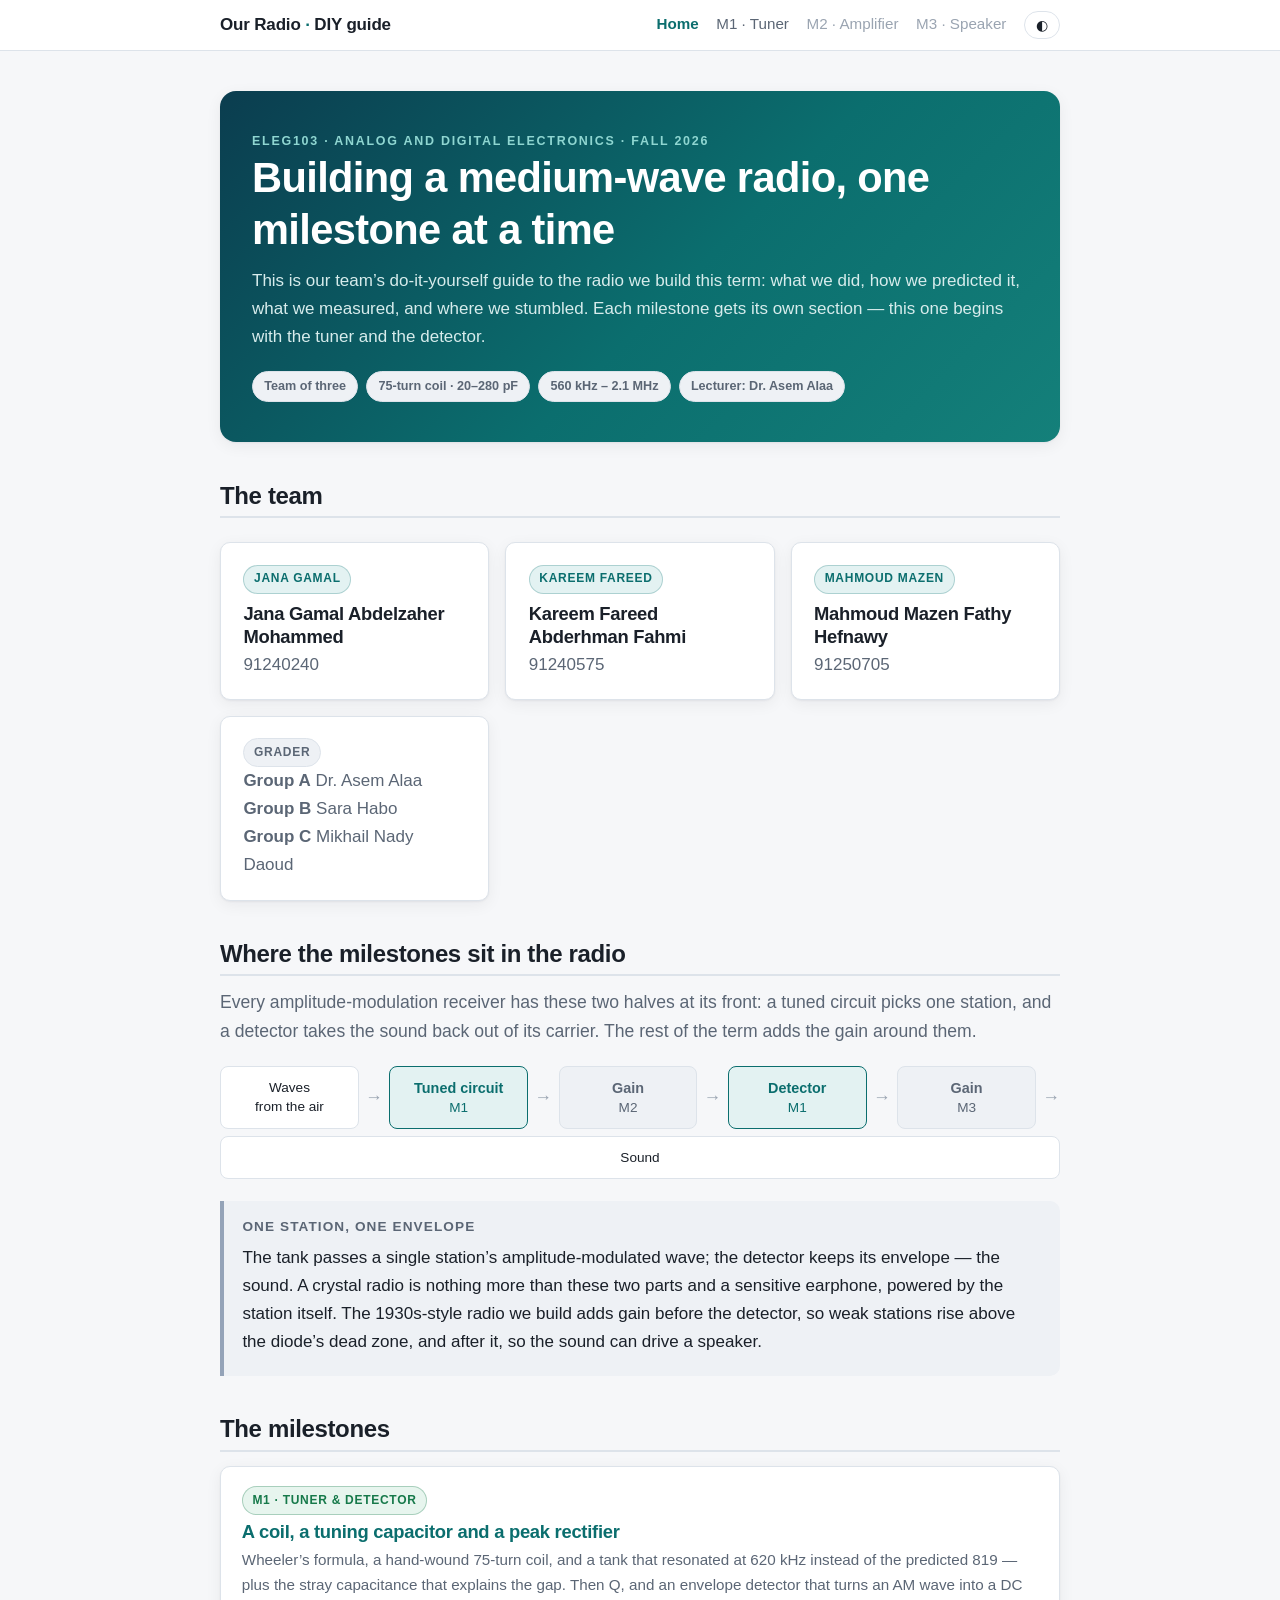
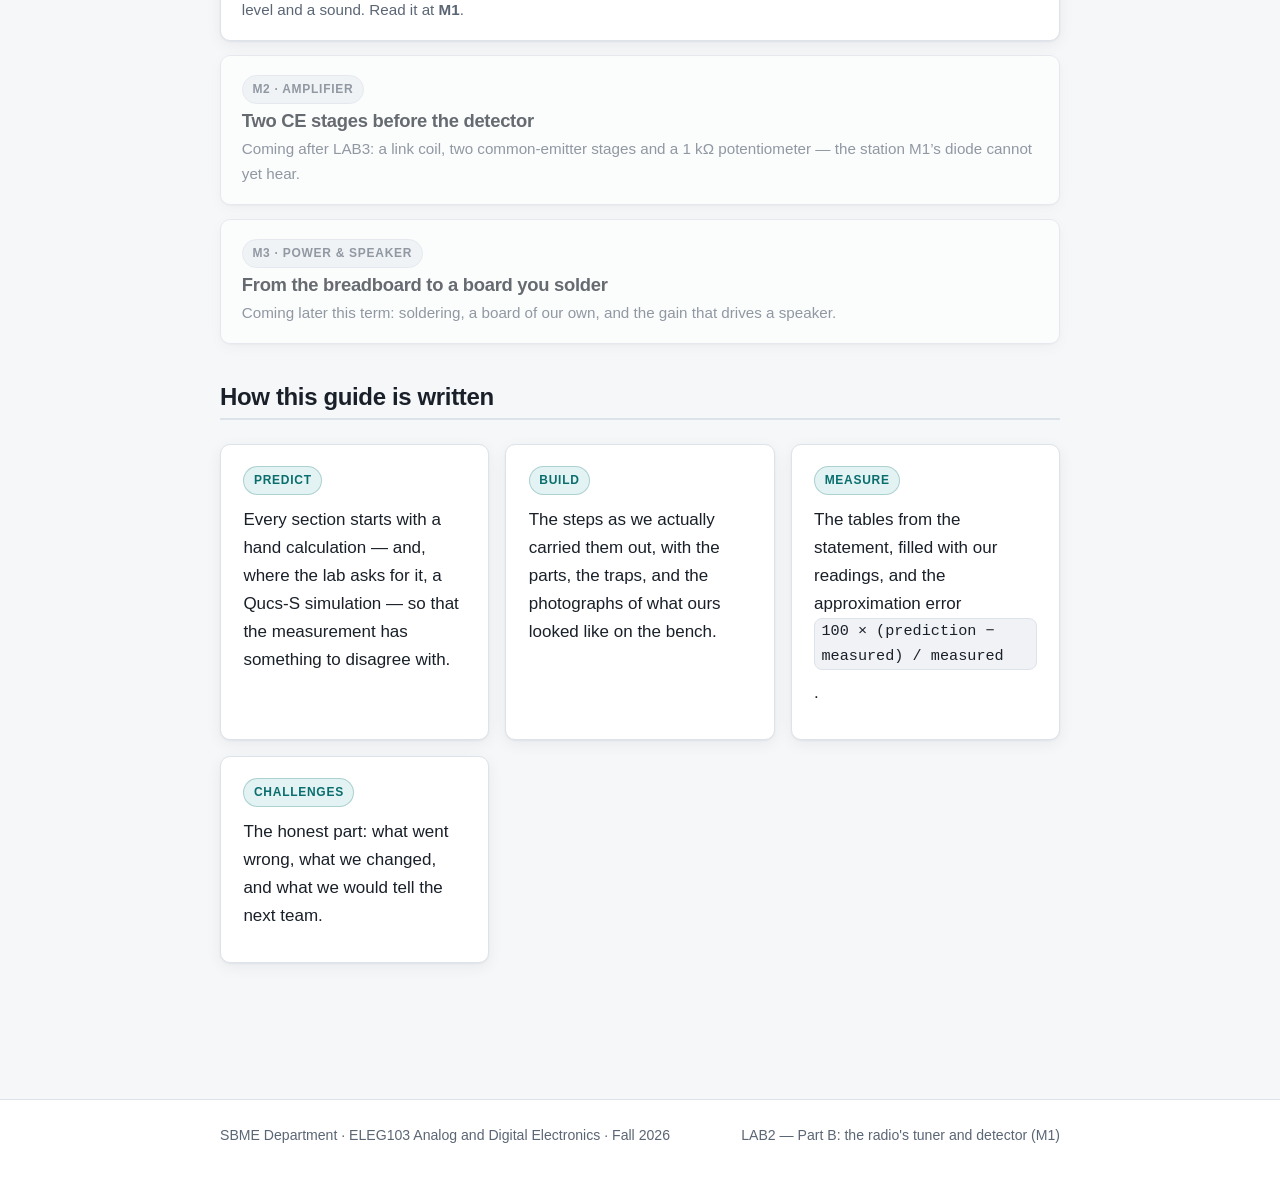
==== commit dc641311: "Audit fixes: valid milestone card, theme-color, image sizes, disabled semantics" ====
--- a/index.html
+++ b/index.html
@@ -4,6 +4,8 @@
 <meta charset="utf-8">
 <meta name="viewport" content="width=device-width, initial-scale=1">
 <meta name="color-scheme" content="light dark">
+<meta name="theme-color" content="#f6f7f9" media="(prefers-color-scheme: light)">
+<meta name="theme-color" content="#0f141b" media="(prefers-color-scheme: dark)">
 <title>Our Medium-Wave Radio — a DIY guide · ELEG103</title>
 <meta name="description" content="A do-it-yourself guide to building a medium-wave AM radio, one milestone at a time. ELEG103 Analog and Digital Electronics, Fall 2026, Cairo University.">
 <meta property="og:title" content="Our Medium-Wave Radio — a DIY guide · ELEG103">
@@ -24,8 +26,8 @@
     <div class="nav__links">
       <a href="index.html" class="is-active">Home</a>
       <a href="m1.html">M1 · Tuner</a>
-      <a href="#" class="is-disabled" title="Comes in LAB3">M2 · Amplifier</a>
-      <a href="#" class="is-disabled" title="Later this term">M3 · Speaker</a>
+      <a href="#" class="is-disabled" aria-disabled="true" title="Comes in LAB3">M2 · Amplifier</a>
+      <a href="#" class="is-disabled" aria-disabled="true" title="Later this term">M3 · Speaker</a>
       <button type="button" class="theme-toggle" onclick="window.__toggleTheme&&window.__toggleTheme()" aria-label="Toggle theme">◐</button>
     </div>
   </div>
@@ -120,7 +122,7 @@
       Wheeler’s formula, a hand-wound 75-turn coil, and a tank that resonated at 620 kHz instead of
       the predicted 819 — plus the stray capacitance that explains the gap. Then Q, and an envelope
       detector that turns an AM wave into a DC level and a sound.
-      Read it at <a href="m1.html">M1</a>.
+      Read it at <strong>M1</strong>.
     </p>
   </a>
 
--- a/css/style.css
+++ b/css/style.css
@@ -20,6 +20,15 @@
   --good-soft: #e7f5ee;
   --code-bg: #f0f2f5;
 
+  /* inline-SVG palette — every drawn element reads these, so the
+     dark theme comes for free without per-colour attribute rules */
+  --svg-bg: #fbfcfd;
+  --svg-grid: #eef1f5;
+  --svg-axis: #9aa4b1;
+  --svg-line: #dde3ea;
+  --svg-ink: #1a2029;
+  --svg-mut: #5b6675;
+
   /* layout */
   --maxw: 880px;
   --radius: 10px;
@@ -41,6 +50,13 @@
   --good-soft: #173621;
   --code-bg: #1f2935;
   --shadow: 0 1px 2px rgba(0,0,0,0.4), 0 4px 16px rgba(0,0,0,0.4);
+
+  --svg-bg: #1f2935;
+  --svg-grid: #26313e;
+  --svg-axis: #7a879a;
+  --svg-line: #2a3644;
+  --svg-ink: #e6ebf2;
+  --svg-mut: #9aa7b8;
 }
 
 * { box-sizing: border-box; }
@@ -465,6 +481,61 @@
   margin-bottom: 1rem;
 }
 .sim__head h3 { margin: 0; }
+
+/* ---------- simulator toolbar (axis / scale / compare / tune) ---------- */
+.sim__bar {
+  display: flex;
+  flex-wrap: wrap;
+  gap: .55rem .7rem;
+  align-items: center;
+  margin: 0 0 1rem;
+}
+.seg {
+  display: inline-flex;
+  align-items: center;
+  gap: .25rem;
+  padding: .22rem .4rem .22rem .3rem;
+  background: var(--surface-2);
+  border: 1px solid var(--border);
+  border-radius: 999px;
+}
+.seg__cap {
+  font-size: .68rem;
+  text-transform: uppercase;
+  letter-spacing: .07em;
+  font-weight: 700;
+  color: var(--muted);
+  padding: 0 .3rem 0 .35rem;
+}
+.seg__b, .chip {
+  font: inherit;
+  font-size: .79rem;
+  font-weight: 600;
+  color: var(--muted);
+  background: transparent;
+  border: 1px solid transparent;
+  border-radius: 999px;
+  padding: .26rem .7rem;
+  cursor: pointer;
+  transition: background .15s ease, color .15s ease, border-color .15s ease;
+}
+.seg__b:hover, .chip:hover { color: var(--accent); }
+.seg__b.is-on, .chip.is-on {
+  background: var(--accent-soft);
+  color: var(--accent);
+  border-color: rgba(11, 110, 110, .35);
+  font-weight: 700;
+}
+.seg__b:focus-visible, .chip:focus-visible, .ghost:focus-visible {
+  outline: 2px solid var(--accent);
+  outline-offset: 2px;
+}
+.chip {
+  background: var(--surface-2);
+  border-color: var(--border);
+}
+.chip.is-on { background: var(--accent-soft); }
+
 .sim__controls {
   display: grid;
   grid-template-columns: repeat(auto-fit, minmax(215px, 1fr));
@@ -486,18 +557,233 @@
   font-variant-numeric: tabular-nums;
   font-size: 0.95rem;
 }
+.ctrl__hint {
+  display: block;
+  font-size: 0.75rem;
+  line-height: 1.35;
+  color: var(--muted);
+  margin-top: 0.3rem;
+}
+/* ---------- range slider: a filled track and a thumb you can aim at ---------- */
 input[type="range"] {
+  --pct: 50%;
   display: block;
   width: 100%;
-  margin-top: 0.4rem;
-  accent-color: var(--accent);
+  height: 26px;
+  margin-top: 0.35rem;
   cursor: pointer;
-}
+  -webkit-appearance: none;
+  appearance: none;
+  background: transparent;
+}
+input[type="range"]::-webkit-slider-runnable-track {
+  height: 8px;
+  border-radius: 999px;
+  background: linear-gradient(to right,
+    var(--accent) 0 var(--pct), var(--surface-2) var(--pct) 100%);
+  box-shadow: inset 0 0 0 1px var(--border);
+}
+input[type="range"]::-moz-range-track {
+  height: 8px;
+  border-radius: 999px;
+  background: var(--surface-2);
+  box-shadow: inset 0 0 0 1px var(--border);
+}
+input[type="range"]::-moz-range-progress {
+  height: 8px;
+  border-radius: 999px;
+  background: var(--accent);
+}
+input[type="range"]::-webkit-slider-thumb {
+  -webkit-appearance: none;
+  appearance: none;
+  width: 18px;
+  height: 18px;
+  margin-top: -5px;
+  border-radius: 50%;
+  background: var(--surface);
+  border: 2.5px solid var(--accent);
+  box-shadow: 0 1px 3px rgba(0, 0, 0, .28);
+  transition: transform .12s ease;
+}
+input[type="range"]::-moz-range-thumb {
+  width: 18px;
+  height: 18px;
+  border-radius: 50%;
+  background: var(--surface);
+  border: 2.5px solid var(--accent);
+  box-shadow: 0 1px 3px rgba(0, 0, 0, .28);
+}
+input[type="range"]:hover::-webkit-slider-thumb { transform: scale(1.14); }
+input[type="range"]:focus-visible { outline: none; }
+input[type="range"]:focus-visible::-webkit-slider-thumb { box-shadow: 0 0 0 4px var(--accent-soft); }
+input[type="range"]:focus-visible::-moz-range-thumb { box-shadow: 0 0 0 4px var(--accent-soft); }
+.ctrl.is-live .ctrl__label output { color: var(--accent-2); }
+.ctrl.is-live .ctrl__hint { color: var(--accent); }
 .sim__plot { margin: 0.4rem 0 0.2rem; }
 .sim__plot svg { width: 100%; height: auto; display: block; }
-.sim-tick { font-size: 12px; fill: #5b6675; font-family: inherit; }
-.sim-note  { font-size: 12px; font-family: inherit; }
-.sim-axis  { font-size: 13px; fill: #1a2029; font-family: inherit; }
+
+/* ---- drawn-SVG classes: colour comes from --svg-* tokens ---- */
+.sim-tick  { font-size: 12px; fill: var(--svg-mut); font-family: inherit; }
+.sim-note  { font-size: 12px; font-family: inherit; fill: var(--accent-2); }
+.sim-axis  { font-size: 13px; fill: var(--svg-ink); font-family: inherit; }
+.sim-hint  { font-size: 12px; font-family: inherit; fill: var(--svg-mut); font-style: italic; }
+.sim-frame { fill: var(--svg-bg); stroke: var(--svg-line); }
+.sim-grid  { stroke: var(--svg-grid); }
+.sim-base  { stroke: var(--svg-axis); }
+.sim-raster { fill: none; stroke: var(--svg-grid); stroke-width: 1; opacity: .55; }
+.sim-raster--major { opacity: .9; }
+.sim-wave  { fill: none; stroke: var(--accent); stroke-width: 2.5; stroke-linejoin: round; }
+.sim-ghost { fill: none; stroke: var(--svg-axis); stroke-width: 2; stroke-dasharray: 7 5; }
+.sim-envelope { fill: none; stroke: var(--accent-2); stroke-width: 1.3; stroke-dasharray: 4 4; opacity: .9; }
+.sim-minus3 { stroke: var(--accent-2); stroke-dasharray: 5 4; }
+.sim-shade { fill: var(--accent-soft); opacity: .5; }
+.sim-mark  { stroke: var(--accent-2); stroke-dasharray: 6 4; cursor: pointer; }
+.sim-mark2 { stroke: var(--svg-mut); stroke-dasharray: 3 4; cursor: pointer; }
+.sim-lbl   { font-size: 12px; font-weight: 700; fill: var(--accent-2); cursor: pointer; }
+.sim-lbl2  { font-size: 12px; font-weight: 700; fill: var(--svg-mut); cursor: pointer; }
+.sim-lbl.sim-live { fill: var(--accent); }
+.sim-dot   { fill: var(--svg-bg); stroke: var(--accent); stroke-width: 2.5; }
+.sim-dot2  { fill: var(--svg-bg); stroke: var(--accent-2); stroke-width: 2.5; }
+
+/* ---------- crosshair read-out ---------- */
+.sim__plot { position: relative; }
+.sim__tip {
+  position: absolute;
+  top: 8px;
+  left: 12px;
+  background: var(--surface);
+  border: 1px solid var(--border);
+  border-radius: 8px;
+  padding: 0.3rem 0.6rem;
+  font-size: 0.78rem;
+  font-weight: 700;
+  font-variant-numeric: tabular-nums;
+  color: var(--svg-ink);
+  box-shadow: var(--shadow);
+  pointer-events: none;
+  white-space: nowrap;
+  z-index: 2;
+}
+.sim__tip[hidden] { display: none; }
+.sim__tip i { font-style: normal; color: var(--muted); font-weight: 600; }
+.sim-cross     { fill: none; stroke: var(--accent-2); stroke-dasharray: 3 3; opacity: .85; }
+.sim-cross-dot { fill: var(--svg-bg); stroke: var(--accent-2); stroke-width: 2.5; }
+
+/* ---------- live narrative line ---------- */
+.sim__story {
+  margin: 0.6rem 0 0.2rem;
+  padding: 0.6rem 0.85rem;
+  background: var(--surface-2);
+  border-left: 3px solid var(--accent);
+  border-radius: 6px;
+  font-size: 0.87rem;
+  line-height: 1.6;
+  color: var(--muted);
+}
+.sim__story b { color: var(--ink); }
+.sim__story .hi { color: var(--accent); font-weight: 700; font-variant-numeric: tabular-nums; }
+.sim__story .ok { color: var(--good); font-weight: 700; }
+
+/* ---------- preset chips ---------- */
+.sim__presets {
+  display: flex;
+  flex-wrap: wrap;
+  align-items: center;
+  gap: 0.4rem 0.45rem;
+  margin: -0.45rem 0 1.05rem;
+}
+.sim__presets .seg__cap { padding: 0 0.35rem 0 0; }
+
+/* ---------- hero read-out with delta chips ---------- */
+.deltas { display: flex; flex-wrap: wrap; gap: 0.3rem; margin-top: 0.4rem; }
+.delta {
+  font-style: normal;
+  font-size: 0.7rem;
+  font-weight: 700;
+  font-variant-numeric: tabular-nums;
+  letter-spacing: 0.01em;
+  padding: 0.12rem 0.48rem;
+  border-radius: 999px;
+  background: var(--surface);
+  border: 1px solid var(--border);
+  color: var(--muted);
+}
+.delta.is-ok  { color: var(--good); background: var(--good-soft); border-color: rgba(22, 121, 74, .3); }
+.delta.is-off { color: var(--accent-2); border-color: rgba(194, 65, 12, .3); }
+
+/* ---------- bench / schematic tabs ---------- */
+.sim__tabs {
+  display: flex;
+  gap: 0.3rem;
+  margin: 1.2rem 0 0.7rem;
+  border-bottom: 1px solid var(--border);
+}
+.sim__tab {
+  font: inherit;
+  font-size: 0.82rem;
+  font-weight: 600;
+  color: var(--muted);
+  background: transparent;
+  border: 1px solid transparent;
+  border-bottom: none;
+  border-radius: 8px 8px 0 0;
+  padding: 0.42rem 1rem;
+  margin-bottom: -1px;
+  cursor: pointer;
+  transition: color .15s ease, background .15s ease;
+}
+.sim__tab:hover { color: var(--accent); }
+.sim__tab.is-on {
+  color: var(--accent);
+  background: var(--surface-2);
+  border-color: var(--border);
+  font-weight: 700;
+}
+.sim__tab:focus-visible { outline: 2px solid var(--accent); outline-offset: -2px; }
+.sim__panel[hidden] { display: none; }
+
+/* ---------- schematic ---------- */
+.sim__panel svg { width: 100%; height: auto; display: block; }
+.sim-wire {
+  fill: none;
+  stroke: var(--svg-ink);
+  stroke-width: 2.5;
+  stroke-linecap: round;
+  stroke-linejoin: round;
+}
+.sim-comp {
+  fill: none;
+  stroke: var(--svg-ink);
+  stroke-width: 2.5;
+  stroke-linecap: round;
+  stroke-linejoin: round;
+}
+.sch-diode { fill: var(--svg-bg); }
+.sch-box   { fill: var(--svg-bg); }
+.sch-src   { fill: var(--svg-bg); stroke: var(--svg-ink); stroke-width: 2.5; }
+.sch-arrow { fill: var(--svg-ink); }
+.sch-node  { fill: var(--accent); }
+.sch-lbl   { font-size: 14px; font-weight: 700; fill: var(--svg-ink); font-family: inherit; }
+.sch-val   { font-size: 13px; fill: var(--svg-mut); font-family: inherit; }
+
+/* ---------- foot actions ---------- */
+.sim__actions { display: flex; gap: 0.5rem; flex-wrap: wrap; }
+
+/* ---- ring-down panel ---- */
+.sim__ring { margin: .5rem 0 .2rem; }
+.sim__ring svg { width: 100%; height: auto; display: block; }
+.sim__sub {
+  font-size: .74rem; text-transform: uppercase; letter-spacing: .07em;
+  font-weight: 700; color: var(--muted); margin: .8rem 0 .3rem;
+}
+.sim__caption--tight { margin-top: .45rem; margin-bottom: .2rem; font-size: .82rem; }
+.ring-head {
+  stroke: var(--accent); stroke-width: 1.5; opacity: .55;
+  animation: ringsweep 2.6s linear infinite;
+}
+@keyframes ringsweep { from { transform: translateX(0); } to { transform: translateX(630px); } }
+.sim--hidden .sig, .sim--hidden .ring-head { animation-play-state: paused; }
 .sim__readout {
   display: grid;
   grid-template-columns: repeat(auto-fit, minmax(135px, 1fr));
@@ -525,6 +811,16 @@
 }
 .stat--hero { background: var(--accent-soft); border-color: rgba(11, 110, 110, 0.3); }
 .stat--hero span { color: var(--accent); font-size: 1.2rem; }
+.stat span.is-ok  { color: var(--good); }
+.stat span.is-off { color: var(--accent-2); }
+.sim__status {
+  font-size: 0.84rem;
+  font-weight: 600;
+  flex: 1 1 220px;
+  min-width: 0;
+}
+.sim__status.is-ok  { color: var(--good); }
+.sim__status.is-off { color: var(--accent-2); }
 .sim__foot {
   display: flex;
   flex-wrap: wrap;
@@ -586,6 +882,14 @@
   .table-wrap { -webkit-overflow-scrolling: touch; }
   .sim__controls { grid-template-columns: 1fr; }
   .sim__readout { grid-template-columns: repeat(2, 1fr); }
+  .sim { padding: 1rem 0.9rem; }
+  .sim__bar, .sim__presets { gap: 0.4rem; }
+  .seg { flex-wrap: wrap; border-radius: 14px; padding: 0.3rem 0.45rem; }
+  .sim__tip { font-size: 0.7rem; padding: 0.25rem 0.45rem; }
+  .sim__foot { flex-direction: column; align-items: stretch; }
+  .sim__actions { display: flex; }
+  .sim__actions .ghost { flex: 1 1 auto; text-align: center; }
+  .stat--hero span { font-size: 1.05rem; }
   figure img { border-radius: 8px; }
 }
 @media (min-width: 621px) and (max-width: 760px) {
@@ -610,9 +914,49 @@
 [data-theme="dark"] figure img { border-color: var(--border); }
 [data-theme="dark"] .hero { background: linear-gradient(135deg, #0a2e3a 0%, #0b3d3a 55%, #144e4a 100%); }
 
+/* ---------- dark mode: inline SVG palette ----------
+   Every figure and the simulator draw with hardcoded light-theme hex values as
+   SVG presentation attributes. A CSS declaration beats a presentation
+   attribute, so these selectors repaint the artwork without touching markup.
+   Scoped to .wrap svg so it covers the article figures AND the tank widget —
+   the widget sits in a plain div, not a <figure>, so `figure svg` missed it.
+   Deliberately NOT restyled: #fff / #ffffff — white sits inside coloured chips
+   (checklist numbers, hollow data-point markers) and must stay white. */
+[data-theme="dark"] .wrap svg [fill="#1a2029"],
+[data-theme="dark"] .wrap svg [fill="#111827"] { fill: #e6ebf2; }
+[data-theme="dark"] .wrap svg [fill="#5b6675"] { fill: #9aa7b8; }
+[data-theme="dark"] .wrap svg [fill="#7c4a2d"] { fill: #c8a07a; }
+
+[data-theme="dark"] .wrap svg [stroke="#1a2029"] { stroke: #e6ebf2; }
+[data-theme="dark"] .wrap svg [stroke="#111827"],
+[data-theme="dark"] .wrap svg [stroke="#000000"] { stroke: #cbd5e1; }
+
+[data-theme="dark"] .wrap svg [fill="#fbfcfd"] { fill: #1f2935; }
+[data-theme="dark"] .wrap svg [fill="#eef1f5"] { fill: #26313e; }
+[data-theme="dark"] .wrap svg [stroke="#dde3ea"] { stroke: #2a3644; }
+[data-theme="dark"] .wrap svg [stroke="#eef1f5"] { stroke: #26313e; }
+[data-theme="dark"] .wrap svg [stroke="#cbd5e1"] { stroke: #3a4756; }
+
+[data-theme="dark"] .wrap svg [fill="#0b6e6e"] { fill: #3dbfb8; }
+[data-theme="dark"] .wrap svg [stroke="#0b6e6e"] { stroke: #3dbfb8; }
+[data-theme="dark"] .wrap svg [fill="#b45309"] { fill: #f0a04b; }
+[data-theme="dark"] .wrap svg [stroke="#b45309"] { stroke: #f0a04b; }
+[data-theme="dark"] .wrap svg [fill="#16794a"] { fill: #4ade80; }
+
+[data-theme="dark"] .wrap svg [fill="#fdf3e7"] { fill: #3d2b17; }
+[data-theme="dark"] .wrap svg [stroke="#f3d8b5"] { stroke: #5c4426; }
+[data-theme="dark"] .wrap svg [fill="#0d2b28"] { fill: #12433c; }
+[data-theme="dark"] .wrap svg [fill="#cfd6dd"] { fill: #3a4756; }
+[data-theme="dark"] .wrap svg [fill="#1f2937"] { fill: #475569; }
+[data-theme="dark"] .wrap svg [fill="#31404d"] { fill: #4a5b6d; }
+
+/* simulator panel background (the bench is plain markup, not a drawn class) */
+[data-theme="dark"] .sim__bench { background: var(--surface-2); }
+
 /* ---------- reduced motion ---------- */
 @media (prefers-reduced-motion: reduce) {
   html { scroll-behavior: auto; }
+  .ring-head { animation: none; display: none; }
 }
 
 /* ---------- smooth anchor offset (sticky nav) ---------- */
--- a/css/style.css
+++ b/css/style.css
@@ -20,6 +20,15 @@
   --good-soft: #e7f5ee;
   --code-bg: #f0f2f5;
 
+  /* inline-SVG palette — every drawn element reads these, so the
+     dark theme comes for free without per-colour attribute rules */
+  --svg-bg: #fbfcfd;
+  --svg-grid: #eef1f5;
+  --svg-axis: #9aa4b1;
+  --svg-line: #dde3ea;
+  --svg-ink: #1a2029;
+  --svg-mut: #5b6675;
+
   /* layout */
   --maxw: 880px;
   --radius: 10px;
@@ -41,6 +50,13 @@
   --good-soft: #173621;
   --code-bg: #1f2935;
   --shadow: 0 1px 2px rgba(0,0,0,0.4), 0 4px 16px rgba(0,0,0,0.4);
+
+  --svg-bg: #1f2935;
+  --svg-grid: #26313e;
+  --svg-axis: #7a879a;
+  --svg-line: #2a3644;
+  --svg-ink: #e6ebf2;
+  --svg-mut: #9aa7b8;
 }
 
 * { box-sizing: border-box; }
@@ -465,6 +481,61 @@
   margin-bottom: 1rem;
 }
 .sim__head h3 { margin: 0; }
+
+/* ---------- simulator toolbar (axis / scale / compare / tune) ---------- */
+.sim__bar {
+  display: flex;
+  flex-wrap: wrap;
+  gap: .55rem .7rem;
+  align-items: center;
+  margin: 0 0 1rem;
+}
+.seg {
+  display: inline-flex;
+  align-items: center;
+  gap: .25rem;
+  padding: .22rem .4rem .22rem .3rem;
+  background: var(--surface-2);
+  border: 1px solid var(--border);
+  border-radius: 999px;
+}
+.seg__cap {
+  font-size: .68rem;
+  text-transform: uppercase;
+  letter-spacing: .07em;
+  font-weight: 700;
+  color: var(--muted);
+  padding: 0 .3rem 0 .35rem;
+}
+.seg__b, .chip {
+  font: inherit;
+  font-size: .79rem;
+  font-weight: 600;
+  color: var(--muted);
+  background: transparent;
+  border: 1px solid transparent;
+  border-radius: 999px;
+  padding: .26rem .7rem;
+  cursor: pointer;
+  transition: background .15s ease, color .15s ease, border-color .15s ease;
+}
+.seg__b:hover, .chip:hover { color: var(--accent); }
+.seg__b.is-on, .chip.is-on {
+  background: var(--accent-soft);
+  color: var(--accent);
+  border-color: rgba(11, 110, 110, .35);
+  font-weight: 700;
+}
+.seg__b:focus-visible, .chip:focus-visible, .ghost:focus-visible {
+  outline: 2px solid var(--accent);
+  outline-offset: 2px;
+}
+.chip {
+  background: var(--surface-2);
+  border-color: var(--border);
+}
+.chip.is-on { background: var(--accent-soft); }
+
 .sim__controls {
   display: grid;
   grid-template-columns: repeat(auto-fit, minmax(215px, 1fr));
@@ -486,18 +557,233 @@
   font-variant-numeric: tabular-nums;
   font-size: 0.95rem;
 }
+.ctrl__hint {
+  display: block;
+  font-size: 0.75rem;
+  line-height: 1.35;
+  color: var(--muted);
+  margin-top: 0.3rem;
+}
+/* ---------- range slider: a filled track and a thumb you can aim at ---------- */
 input[type="range"] {
+  --pct: 50%;
   display: block;
   width: 100%;
-  margin-top: 0.4rem;
-  accent-color: var(--accent);
+  height: 26px;
+  margin-top: 0.35rem;
   cursor: pointer;
-}
+  -webkit-appearance: none;
+  appearance: none;
+  background: transparent;
+}
+input[type="range"]::-webkit-slider-runnable-track {
+  height: 8px;
+  border-radius: 999px;
+  background: linear-gradient(to right,
+    var(--accent) 0 var(--pct), var(--surface-2) var(--pct) 100%);
+  box-shadow: inset 0 0 0 1px var(--border);
+}
+input[type="range"]::-moz-range-track {
+  height: 8px;
+  border-radius: 999px;
+  background: var(--surface-2);
+  box-shadow: inset 0 0 0 1px var(--border);
+}
+input[type="range"]::-moz-range-progress {
+  height: 8px;
+  border-radius: 999px;
+  background: var(--accent);
+}
+input[type="range"]::-webkit-slider-thumb {
+  -webkit-appearance: none;
+  appearance: none;
+  width: 18px;
+  height: 18px;
+  margin-top: -5px;
+  border-radius: 50%;
+  background: var(--surface);
+  border: 2.5px solid var(--accent);
+  box-shadow: 0 1px 3px rgba(0, 0, 0, .28);
+  transition: transform .12s ease;
+}
+input[type="range"]::-moz-range-thumb {
+  width: 18px;
+  height: 18px;
+  border-radius: 50%;
+  background: var(--surface);
+  border: 2.5px solid var(--accent);
+  box-shadow: 0 1px 3px rgba(0, 0, 0, .28);
+}
+input[type="range"]:hover::-webkit-slider-thumb { transform: scale(1.14); }
+input[type="range"]:focus-visible { outline: none; }
+input[type="range"]:focus-visible::-webkit-slider-thumb { box-shadow: 0 0 0 4px var(--accent-soft); }
+input[type="range"]:focus-visible::-moz-range-thumb { box-shadow: 0 0 0 4px var(--accent-soft); }
+.ctrl.is-live .ctrl__label output { color: var(--accent-2); }
+.ctrl.is-live .ctrl__hint { color: var(--accent); }
 .sim__plot { margin: 0.4rem 0 0.2rem; }
 .sim__plot svg { width: 100%; height: auto; display: block; }
-.sim-tick { font-size: 12px; fill: #5b6675; font-family: inherit; }
-.sim-note  { font-size: 12px; font-family: inherit; }
-.sim-axis  { font-size: 13px; fill: #1a2029; font-family: inherit; }
+
+/* ---- drawn-SVG classes: colour comes from --svg-* tokens ---- */
+.sim-tick  { font-size: 12px; fill: var(--svg-mut); font-family: inherit; }
+.sim-note  { font-size: 12px; font-family: inherit; fill: var(--accent-2); }
+.sim-axis  { font-size: 13px; fill: var(--svg-ink); font-family: inherit; }
+.sim-hint  { font-size: 12px; font-family: inherit; fill: var(--svg-mut); font-style: italic; }
+.sim-frame { fill: var(--svg-bg); stroke: var(--svg-line); }
+.sim-grid  { stroke: var(--svg-grid); }
+.sim-base  { stroke: var(--svg-axis); }
+.sim-raster { fill: none; stroke: var(--svg-grid); stroke-width: 1; opacity: .55; }
+.sim-raster--major { opacity: .9; }
+.sim-wave  { fill: none; stroke: var(--accent); stroke-width: 2.5; stroke-linejoin: round; }
+.sim-ghost { fill: none; stroke: var(--svg-axis); stroke-width: 2; stroke-dasharray: 7 5; }
+.sim-envelope { fill: none; stroke: var(--accent-2); stroke-width: 1.3; stroke-dasharray: 4 4; opacity: .9; }
+.sim-minus3 { stroke: var(--accent-2); stroke-dasharray: 5 4; }
+.sim-shade { fill: var(--accent-soft); opacity: .5; }
+.sim-mark  { stroke: var(--accent-2); stroke-dasharray: 6 4; cursor: pointer; }
+.sim-mark2 { stroke: var(--svg-mut); stroke-dasharray: 3 4; cursor: pointer; }
+.sim-lbl   { font-size: 12px; font-weight: 700; fill: var(--accent-2); cursor: pointer; }
+.sim-lbl2  { font-size: 12px; font-weight: 700; fill: var(--svg-mut); cursor: pointer; }
+.sim-lbl.sim-live { fill: var(--accent); }
+.sim-dot   { fill: var(--svg-bg); stroke: var(--accent); stroke-width: 2.5; }
+.sim-dot2  { fill: var(--svg-bg); stroke: var(--accent-2); stroke-width: 2.5; }
+
+/* ---------- crosshair read-out ---------- */
+.sim__plot { position: relative; }
+.sim__tip {
+  position: absolute;
+  top: 8px;
+  left: 12px;
+  background: var(--surface);
+  border: 1px solid var(--border);
+  border-radius: 8px;
+  padding: 0.3rem 0.6rem;
+  font-size: 0.78rem;
+  font-weight: 700;
+  font-variant-numeric: tabular-nums;
+  color: var(--svg-ink);
+  box-shadow: var(--shadow);
+  pointer-events: none;
+  white-space: nowrap;
+  z-index: 2;
+}
+.sim__tip[hidden] { display: none; }
+.sim__tip i { font-style: normal; color: var(--muted); font-weight: 600; }
+.sim-cross     { fill: none; stroke: var(--accent-2); stroke-dasharray: 3 3; opacity: .85; }
+.sim-cross-dot { fill: var(--svg-bg); stroke: var(--accent-2); stroke-width: 2.5; }
+
+/* ---------- live narrative line ---------- */
+.sim__story {
+  margin: 0.6rem 0 0.2rem;
+  padding: 0.6rem 0.85rem;
+  background: var(--surface-2);
+  border-left: 3px solid var(--accent);
+  border-radius: 6px;
+  font-size: 0.87rem;
+  line-height: 1.6;
+  color: var(--muted);
+}
+.sim__story b { color: var(--ink); }
+.sim__story .hi { color: var(--accent); font-weight: 700; font-variant-numeric: tabular-nums; }
+.sim__story .ok { color: var(--good); font-weight: 700; }
+
+/* ---------- preset chips ---------- */
+.sim__presets {
+  display: flex;
+  flex-wrap: wrap;
+  align-items: center;
+  gap: 0.4rem 0.45rem;
+  margin: -0.45rem 0 1.05rem;
+}
+.sim__presets .seg__cap { padding: 0 0.35rem 0 0; }
+
+/* ---------- hero read-out with delta chips ---------- */
+.deltas { display: flex; flex-wrap: wrap; gap: 0.3rem; margin-top: 0.4rem; }
+.delta {
+  font-style: normal;
+  font-size: 0.7rem;
+  font-weight: 700;
+  font-variant-numeric: tabular-nums;
+  letter-spacing: 0.01em;
+  padding: 0.12rem 0.48rem;
+  border-radius: 999px;
+  background: var(--surface);
+  border: 1px solid var(--border);
+  color: var(--muted);
+}
+.delta.is-ok  { color: var(--good); background: var(--good-soft); border-color: rgba(22, 121, 74, .3); }
+.delta.is-off { color: var(--accent-2); border-color: rgba(194, 65, 12, .3); }
+
+/* ---------- bench / schematic tabs ---------- */
+.sim__tabs {
+  display: flex;
+  gap: 0.3rem;
+  margin: 1.2rem 0 0.7rem;
+  border-bottom: 1px solid var(--border);
+}
+.sim__tab {
+  font: inherit;
+  font-size: 0.82rem;
+  font-weight: 600;
+  color: var(--muted);
+  background: transparent;
+  border: 1px solid transparent;
+  border-bottom: none;
+  border-radius: 8px 8px 0 0;
+  padding: 0.42rem 1rem;
+  margin-bottom: -1px;
+  cursor: pointer;
+  transition: color .15s ease, background .15s ease;
+}
+.sim__tab:hover { color: var(--accent); }
+.sim__tab.is-on {
+  color: var(--accent);
+  background: var(--surface-2);
+  border-color: var(--border);
+  font-weight: 700;
+}
+.sim__tab:focus-visible { outline: 2px solid var(--accent); outline-offset: -2px; }
+.sim__panel[hidden] { display: none; }
+
+/* ---------- schematic ---------- */
+.sim__panel svg { width: 100%; height: auto; display: block; }
+.sim-wire {
+  fill: none;
+  stroke: var(--svg-ink);
+  stroke-width: 2.5;
+  stroke-linecap: round;
+  stroke-linejoin: round;
+}
+.sim-comp {
+  fill: none;
+  stroke: var(--svg-ink);
+  stroke-width: 2.5;
+  stroke-linecap: round;
+  stroke-linejoin: round;
+}
+.sch-diode { fill: var(--svg-bg); }
+.sch-box   { fill: var(--svg-bg); }
+.sch-src   { fill: var(--svg-bg); stroke: var(--svg-ink); stroke-width: 2.5; }
+.sch-arrow { fill: var(--svg-ink); }
+.sch-node  { fill: var(--accent); }
+.sch-lbl   { font-size: 14px; font-weight: 700; fill: var(--svg-ink); font-family: inherit; }
+.sch-val   { font-size: 13px; fill: var(--svg-mut); font-family: inherit; }
+
+/* ---------- foot actions ---------- */
+.sim__actions { display: flex; gap: 0.5rem; flex-wrap: wrap; }
+
+/* ---- ring-down panel ---- */
+.sim__ring { margin: .5rem 0 .2rem; }
+.sim__ring svg { width: 100%; height: auto; display: block; }
+.sim__sub {
+  font-size: .74rem; text-transform: uppercase; letter-spacing: .07em;
+  font-weight: 700; color: var(--muted); margin: .8rem 0 .3rem;
+}
+.sim__caption--tight { margin-top: .45rem; margin-bottom: .2rem; font-size: .82rem; }
+.ring-head {
+  stroke: var(--accent); stroke-width: 1.5; opacity: .55;
+  animation: ringsweep 2.6s linear infinite;
+}
+@keyframes ringsweep { from { transform: translateX(0); } to { transform: translateX(630px); } }
+.sim--hidden .sig, .sim--hidden .ring-head { animation-play-state: paused; }
 .sim__readout {
   display: grid;
   grid-template-columns: repeat(auto-fit, minmax(135px, 1fr));
@@ -525,6 +811,16 @@
 }
 .stat--hero { background: var(--accent-soft); border-color: rgba(11, 110, 110, 0.3); }
 .stat--hero span { color: var(--accent); font-size: 1.2rem; }
+.stat span.is-ok  { color: var(--good); }
+.stat span.is-off { color: var(--accent-2); }
+.sim__status {
+  font-size: 0.84rem;
+  font-weight: 600;
+  flex: 1 1 220px;
+  min-width: 0;
+}
+.sim__status.is-ok  { color: var(--good); }
+.sim__status.is-off { color: var(--accent-2); }
 .sim__foot {
   display: flex;
   flex-wrap: wrap;
@@ -586,6 +882,14 @@
   .table-wrap { -webkit-overflow-scrolling: touch; }
   .sim__controls { grid-template-columns: 1fr; }
   .sim__readout { grid-template-columns: repeat(2, 1fr); }
+  .sim { padding: 1rem 0.9rem; }
+  .sim__bar, .sim__presets { gap: 0.4rem; }
+  .seg { flex-wrap: wrap; border-radius: 14px; padding: 0.3rem 0.45rem; }
+  .sim__tip { font-size: 0.7rem; padding: 0.25rem 0.45rem; }
+  .sim__foot { flex-direction: column; align-items: stretch; }
+  .sim__actions { display: flex; }
+  .sim__actions .ghost { flex: 1 1 auto; text-align: center; }
+  .stat--hero span { font-size: 1.05rem; }
   figure img { border-radius: 8px; }
 }
 @media (min-width: 621px) and (max-width: 760px) {
@@ -610,9 +914,49 @@
 [data-theme="dark"] figure img { border-color: var(--border); }
 [data-theme="dark"] .hero { background: linear-gradient(135deg, #0a2e3a 0%, #0b3d3a 55%, #144e4a 100%); }
 
+/* ---------- dark mode: inline SVG palette ----------
+   Every figure and the simulator draw with hardcoded light-theme hex values as
+   SVG presentation attributes. A CSS declaration beats a presentation
+   attribute, so these selectors repaint the artwork without touching markup.
+   Scoped to .wrap svg so it covers the article figures AND the tank widget —
+   the widget sits in a plain div, not a <figure>, so `figure svg` missed it.
+   Deliberately NOT restyled: #fff / #ffffff — white sits inside coloured chips
+   (checklist numbers, hollow data-point markers) and must stay white. */
+[data-theme="dark"] .wrap svg [fill="#1a2029"],
+[data-theme="dark"] .wrap svg [fill="#111827"] { fill: #e6ebf2; }
+[data-theme="dark"] .wrap svg [fill="#5b6675"] { fill: #9aa7b8; }
+[data-theme="dark"] .wrap svg [fill="#7c4a2d"] { fill: #c8a07a; }
+
+[data-theme="dark"] .wrap svg [stroke="#1a2029"] { stroke: #e6ebf2; }
+[data-theme="dark"] .wrap svg [stroke="#111827"],
+[data-theme="dark"] .wrap svg [stroke="#000000"] { stroke: #cbd5e1; }
+
+[data-theme="dark"] .wrap svg [fill="#fbfcfd"] { fill: #1f2935; }
+[data-theme="dark"] .wrap svg [fill="#eef1f5"] { fill: #26313e; }
+[data-theme="dark"] .wrap svg [stroke="#dde3ea"] { stroke: #2a3644; }
+[data-theme="dark"] .wrap svg [stroke="#eef1f5"] { stroke: #26313e; }
+[data-theme="dark"] .wrap svg [stroke="#cbd5e1"] { stroke: #3a4756; }
+
+[data-theme="dark"] .wrap svg [fill="#0b6e6e"] { fill: #3dbfb8; }
+[data-theme="dark"] .wrap svg [stroke="#0b6e6e"] { stroke: #3dbfb8; }
+[data-theme="dark"] .wrap svg [fill="#b45309"] { fill: #f0a04b; }
+[data-theme="dark"] .wrap svg [stroke="#b45309"] { stroke: #f0a04b; }
+[data-theme="dark"] .wrap svg [fill="#16794a"] { fill: #4ade80; }
+
+[data-theme="dark"] .wrap svg [fill="#fdf3e7"] { fill: #3d2b17; }
+[data-theme="dark"] .wrap svg [stroke="#f3d8b5"] { stroke: #5c4426; }
+[data-theme="dark"] .wrap svg [fill="#0d2b28"] { fill: #12433c; }
+[data-theme="dark"] .wrap svg [fill="#cfd6dd"] { fill: #3a4756; }
+[data-theme="dark"] .wrap svg [fill="#1f2937"] { fill: #475569; }
+[data-theme="dark"] .wrap svg [fill="#31404d"] { fill: #4a5b6d; }
+
+/* simulator panel background (the bench is plain markup, not a drawn class) */
+[data-theme="dark"] .sim__bench { background: var(--surface-2); }
+
 /* ---------- reduced motion ---------- */
 @media (prefers-reduced-motion: reduce) {
   html { scroll-behavior: auto; }
+  .ring-head { animation: none; display: none; }
 }
 
 /* ---------- smooth anchor offset (sticky nav) ---------- */
